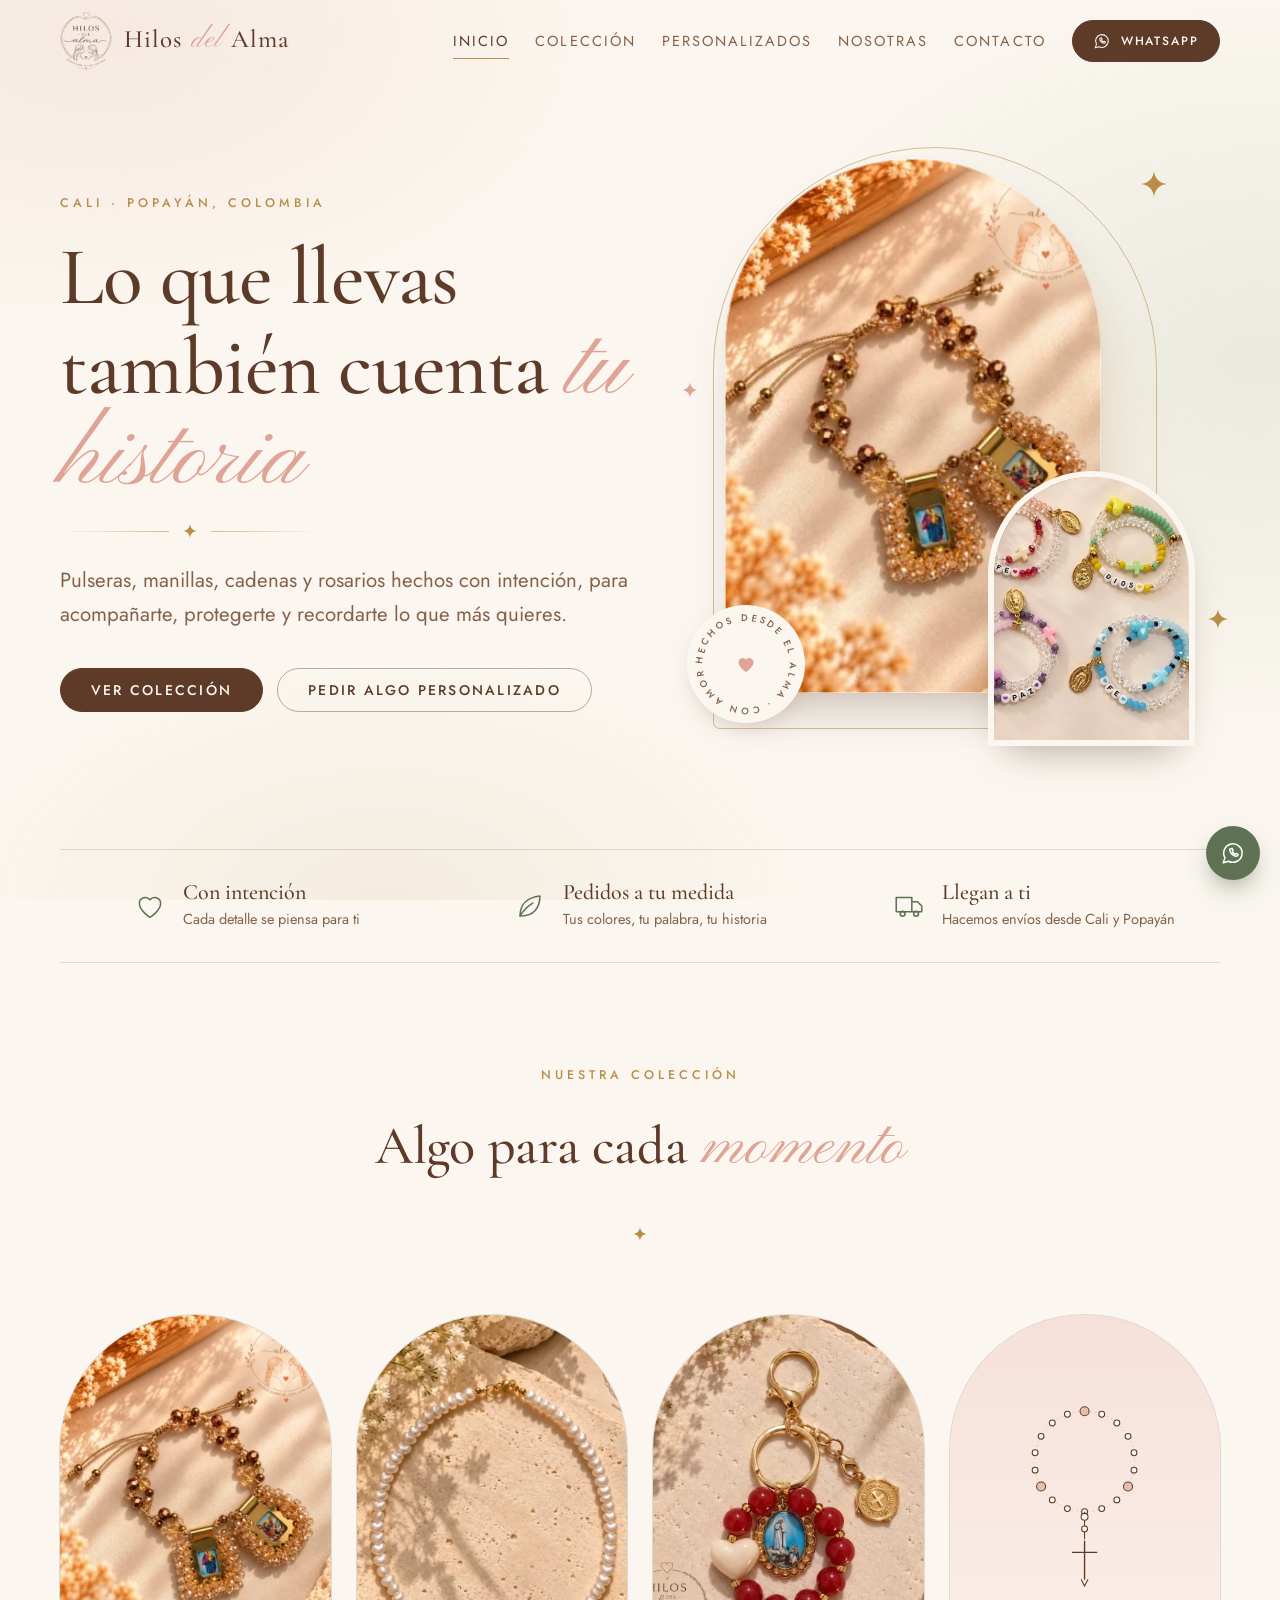
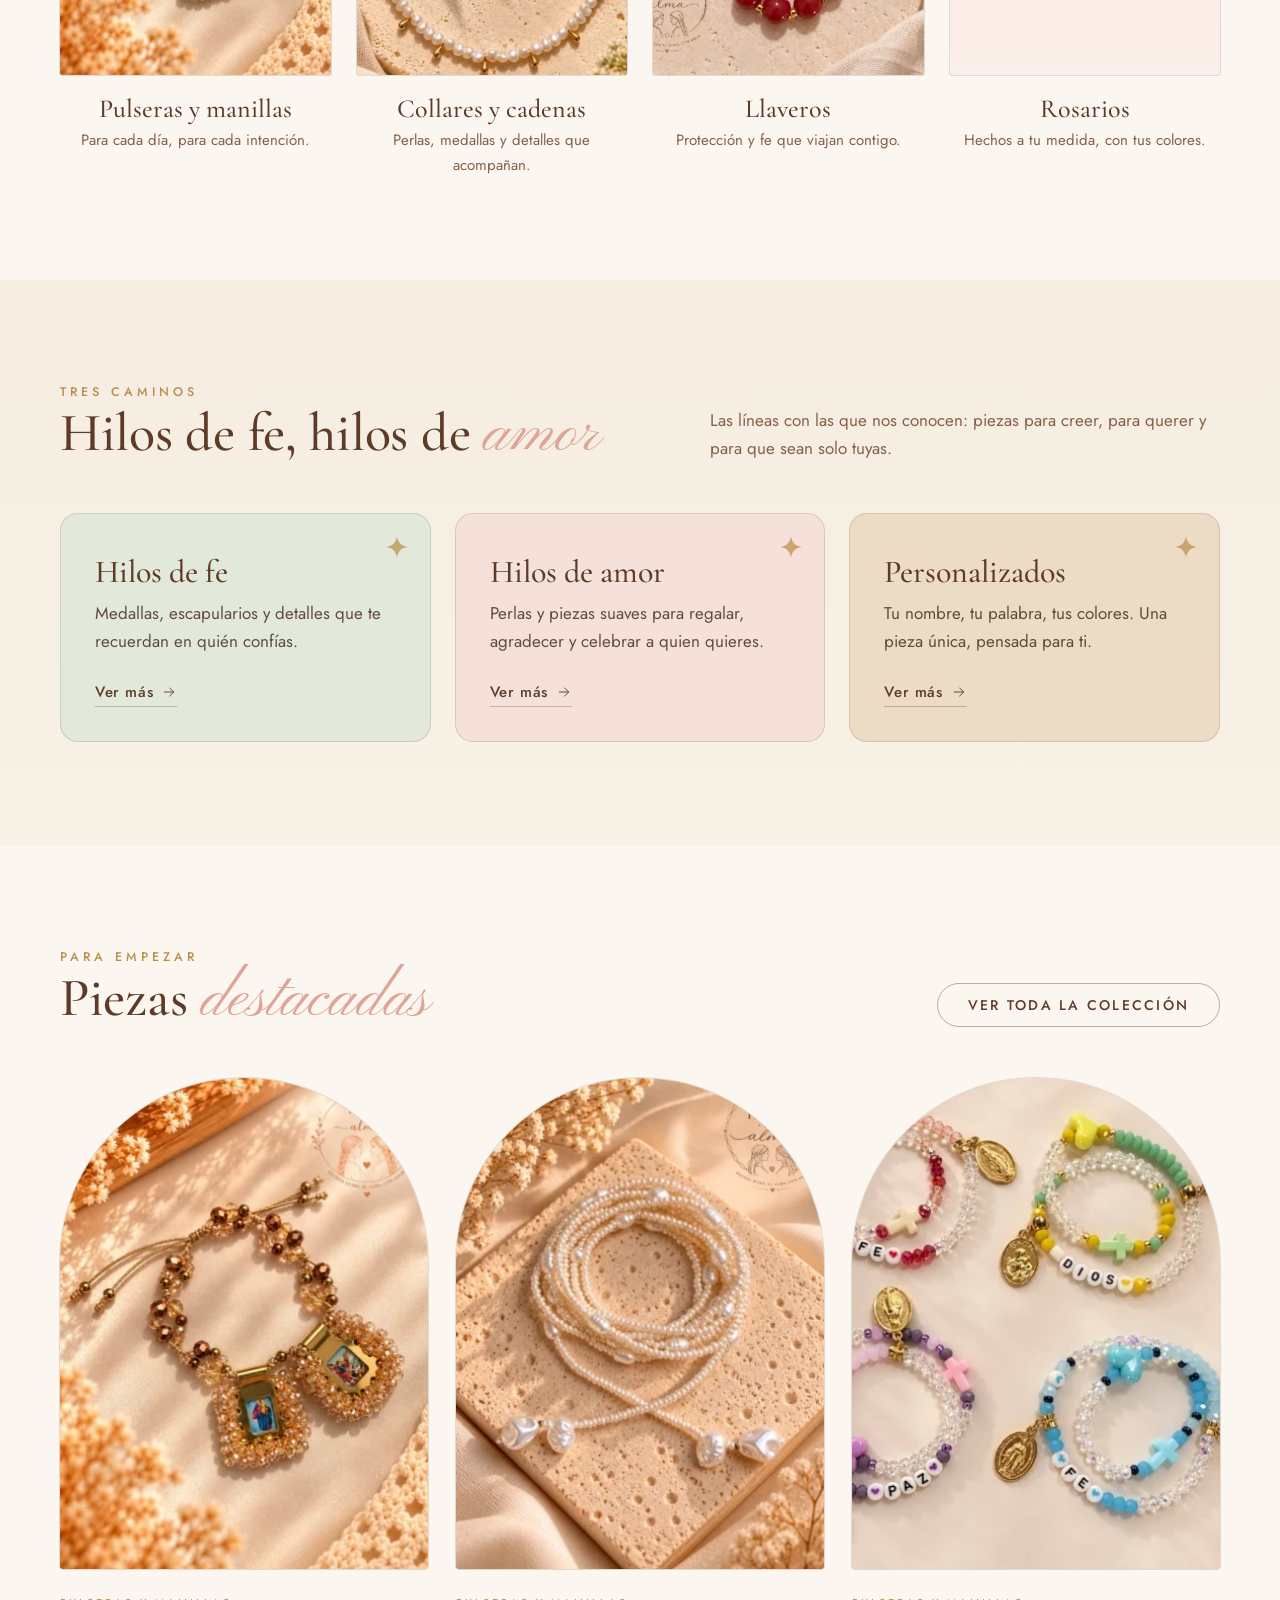
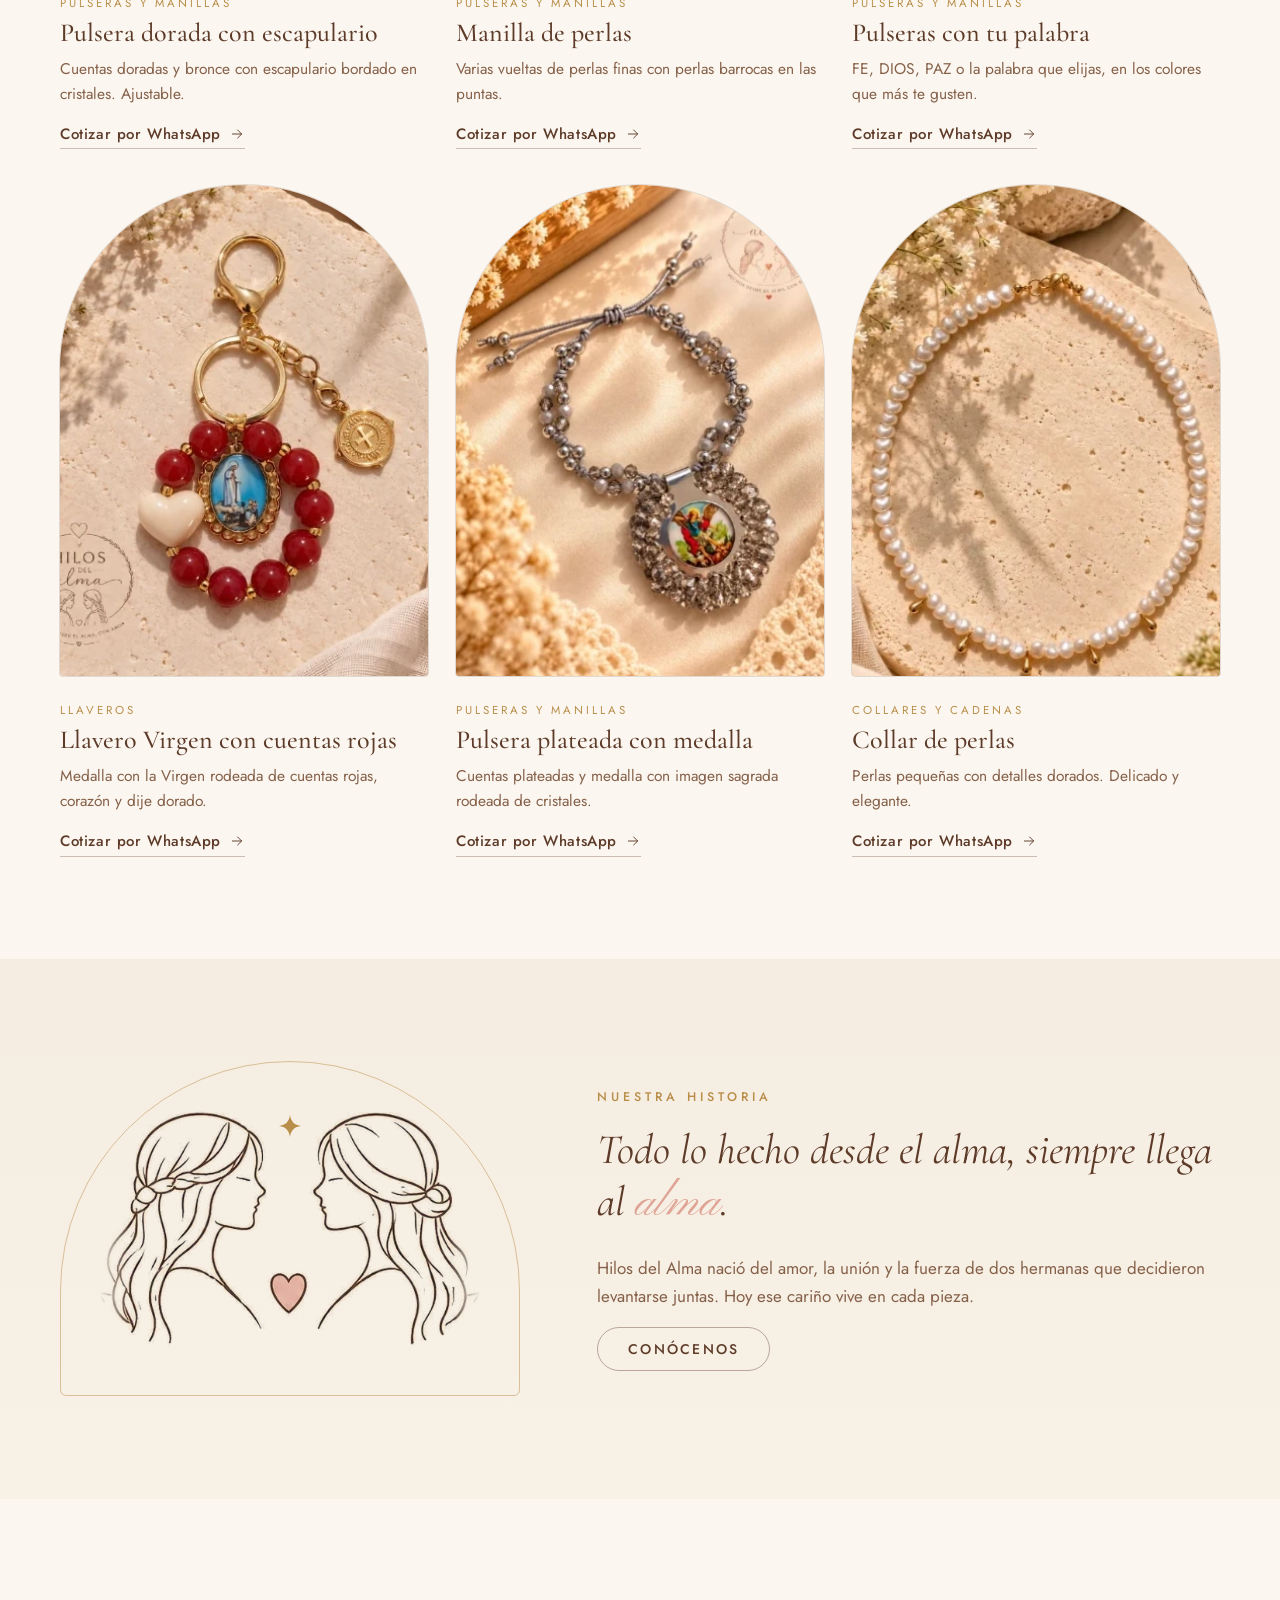
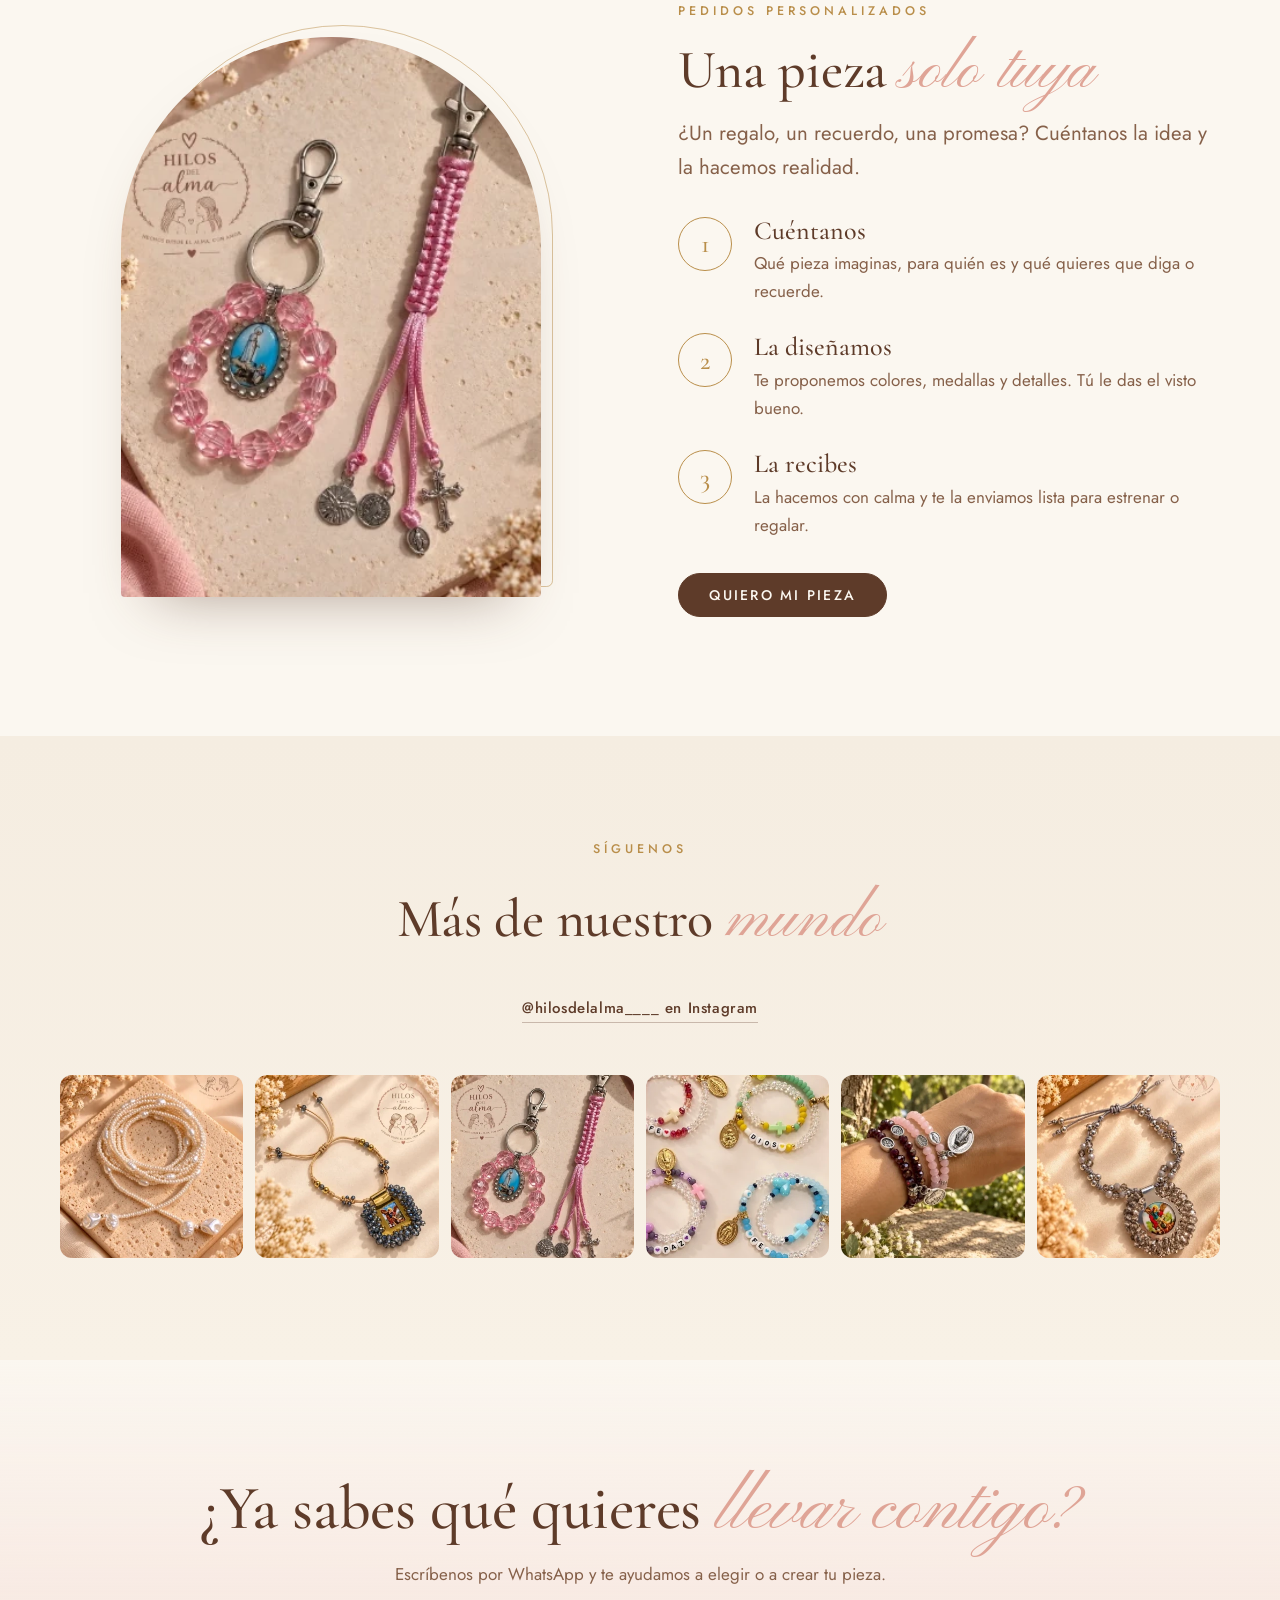
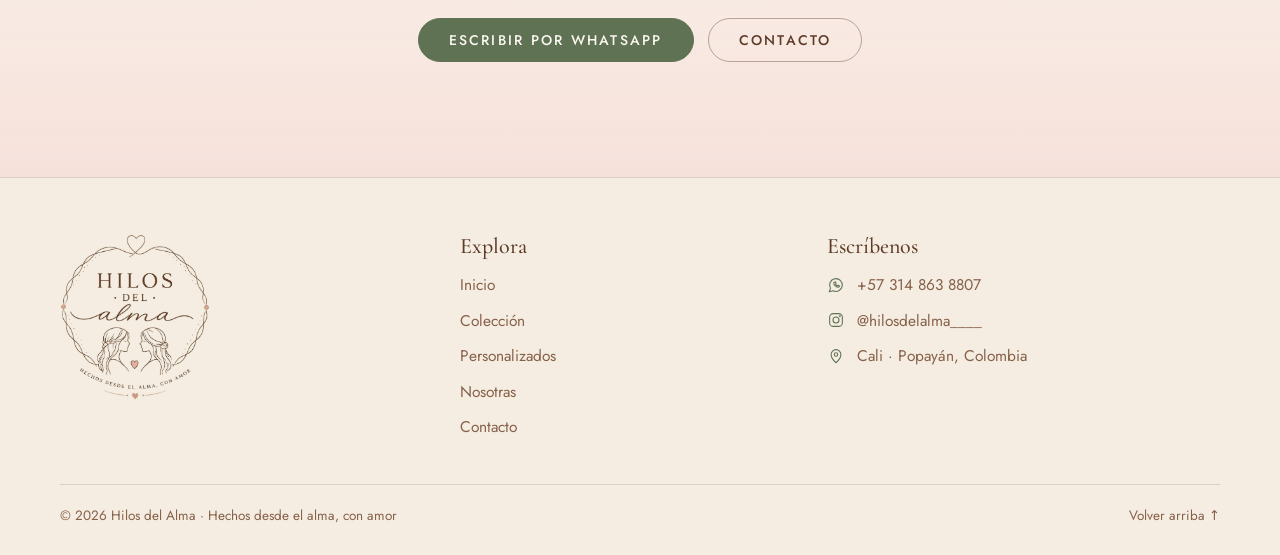
==== index.html @ b4412c26 "Sitio inicial de Hilos del Alma: inicio, colección, personalizados, nosotras y contacto" ====
<!doctype html>
<html lang="es">
<head>
  <meta charset="utf-8">
  <meta name="viewport" content="width=device-width, initial-scale=1">
  <title>Hilos del Alma · Accesorios hechos desde el alma</title>
  <meta name="description" content="Pulseras, manillas, cadenas, rosarios y piezas personalizadas con fe y amor. Cali · Popayán, Colombia.">
  <meta name="theme-color" content="#fbf7f0">
  <link rel="icon" type="image/png" href="assets/img/favicon.png">
  <link rel="apple-touch-icon" href="assets/img/apple-touch-icon.png">
  <meta property="og:title" content="Hilos del Alma · Accesorios hechos desde el alma">
  <meta property="og:description" content="Pulseras, manillas, cadenas, rosarios y piezas personalizadas con fe y amor. Cali · Popayán, Colombia.">
  <meta property="og:image" content="assets/img/logo.png">
  <link rel="preconnect" href="https://fonts.googleapis.com">
  <link rel="preconnect" href="https://fonts.gstatic.com" crossorigin>
  <link href="https://fonts.googleapis.com/css2?family=Cormorant+Garamond:ital,wght@0,400;0,500;0,600;1,400;1,500&family=Jost:wght@300;400;500&family=Pinyon+Script&display=swap" rel="stylesheet">
  <link rel="stylesheet" href="assets/css/styles.css">
</head>
<body data-page="inicio">
<main>
  <section class="hero">
    <div class="wrap hero__grid">
      <div class="hero__copy">
        <p class="eyebrow">Cali · Popayán, Colombia</p>
        <h1 class="h1">Lo que llevas también cuenta <em>tu historia</em></h1>
        <div class="orn"><svg class="sparkle" viewBox="0 0 24 24"><path d="M12 0C12.8 7 17 11.2 24 12 17 12.8 12.8 17 12 24 11.2 17 7 12.8 0 12 7 11.2 11.2 7 12 0z" fill="currentColor"/></svg></div>
        <p class="lead hero__lead">Pulseras, manillas, cadenas y rosarios hechos con intención, para acompañarte, protegerte y recordarte lo que más quieres.</p>
        <div class="hero__cta">
          <a class="btn" href="coleccion.html">Ver colección</a>
          <a class="btn btn--ghost" href="personalizados.html">Pedir algo personalizado</a>
        </div>
      </div>
      <div class="hero__art">
        <div class="hero__glow"></div>
        <div class="hero__frame"></div>
        <div class="hero__main"><img src="assets/img/dorada.webp" alt="Pulsera dorada con escapulario de Hilos del Alma" fetchpriority="high"></div>
        <div class="hero__sm"><img src="assets/img/palabras.webp" alt="Pulseras con las palabras FE, DIOS y PAZ"></div>
        <div class="hero__seal" aria-hidden="true">
          <svg viewBox="0 0 120 120"><defs><path id="c" d="M60 60m-44 0a44 44 0 1 1 88 0a44 44 0 1 1-88 0"/></defs><text><textPath href="#c">Hechos desde el alma · con amor ·</textPath></text></svg>
          <svg class="ico" style="animation:none;position:static;width:24px;height:24px" viewBox="0 0 24 24" fill="currentColor"><path d="M12 20s-7.5-4.6-7.5-10A4.2 4.2 0 0 1 12 7.6 4.2 4.2 0 0 1 19.5 10c0 5.4-7.5 10-7.5 10z"/></svg>
        </div>
        <svg class="float float--1" viewBox="0 0 24 24"><path d="M12 0C12.8 7 17 11.2 24 12 17 12.8 12.8 17 12 24 11.2 17 7 12.8 0 12 7 11.2 11.2 7 12 0z" fill="currentColor"/></svg>
        <svg class="float float--2" viewBox="0 0 24 24"><path d="M12 0C12.8 7 17 11.2 24 12 17 12.8 12.8 17 12 24 11.2 17 7 12.8 0 12 7 11.2 11.2 7 12 0z" fill="currentColor"/></svg>
        <svg class="float float--3" viewBox="0 0 24 24"><path d="M12 0C12.8 7 17 11.2 24 12 17 12.8 12.8 17 12 24 11.2 17 7 12.8 0 12 7 11.2 11.2 7 12 0z" fill="currentColor"/></svg>
      </div>
    </div>
  </section>

  <div class="wrap">
    <div class="values">
      <div class="value reveal"><svg class="ico" width="34" height="34" viewBox="0 0 24 24" fill="none" stroke="currentColor" stroke-width="1.1" stroke-linecap="round" stroke-linejoin="round"><path d="M12 20s-7.5-4.6-7.5-10A4.2 4.2 0 0 1 12 7.6 4.2 4.2 0 0 1 19.5 10c0 5.4-7.5 10-7.5 10z"/></svg><div><b>Con intención</b><span>Cada detalle se piensa para ti</span></div></div>
      <div class="value reveal"><svg class="ico" width="34" height="34" viewBox="0 0 24 24" fill="none" stroke="currentColor" stroke-width="1.1" stroke-linecap="round" stroke-linejoin="round"><path d="M5 19c0-8 5-13 14-14 0 9-5 14-13 14"/><path d="M5 19c2.5-4 5.5-7 9-9"/></svg><div><b>Pedidos a tu medida</b><span>Tus colores, tu palabra, tu historia</span></div></div>
      <div class="value reveal"><svg class="ico" width="34" height="34" viewBox="0 0 24 24" fill="none" stroke="currentColor" stroke-width="1.1" stroke-linecap="round" stroke-linejoin="round"><path d="M3 6h11v10H3zM14 9h4l3 3v4h-7"/><circle cx="7.5" cy="17.5" r="1.7"/><circle cx="17" cy="17.5" r="1.7"/></svg><div><b>Llegan a ti</b><span>Hacemos envíos desde Cali y Popayán</span></div></div>
    </div>
  </div>

  <section class="section">
    <div class="wrap">
      <div class="head head--center">
        <p class="eyebrow">Nuestra colección</p>
        <h2 class="h2">Algo para cada <em>momento</em></h2>
        <div class="orn orn--center"><svg class="sparkle" viewBox="0 0 24 24"><path d="M12 0C12.8 7 17 11.2 24 12 17 12.8 12.8 17 12 24 11.2 17 7 12.8 0 12 7 11.2 11.2 7 12 0z" fill="currentColor"/></svg></div>
      </div>
      <div class="cats" id="cats"></div>
    </div>
  </section>

  <section class="section section--paper">
    <div class="wrap">
      <div class="head">
        <div><p class="eyebrow">Tres caminos</p><h2 class="h2">Hilos de fe, hilos de <em>amor</em></h2></div>
        <p class="muted">Las líneas con las que nos conocen: piezas para creer, para querer y para que sean solo tuyas.</p>
      </div>
      <div class="lineas" id="lineas"></div>
    </div>
  </section>

  <section class="section">
    <div class="wrap">
      <div class="head">
        <div><p class="eyebrow">Para empezar</p><h2 class="h2">Piezas <em>destacadas</em></h2></div>
        <a class="btn btn--ghost" href="coleccion.html">Ver toda la colección</a>
      </div>
      <div class="pieces" id="destacados"></div>
    </div>
  </section>

  <section class="section section--paper">
    <div class="wrap story">
      <div class="story__art reveal">
        <svg class="sparkle" viewBox="0 0 24 24"><path d="M12 0C12.8 7 17 11.2 24 12 17 12.8 12.8 17 12 24 11.2 17 7 12.8 0 12 7 11.2 11.2 7 12 0z" fill="currentColor"/></svg>
        <img src="assets/img/hermanas.png" alt="Dibujo de las dos hermanas fundadoras de Hilos del Alma" loading="lazy">
      </div>
      <div class="reveal">
        <p class="eyebrow">Nuestra historia</p>
        <blockquote>Todo lo hecho desde el alma, siempre llega al <em>alma</em>.</blockquote>
        <div class="prose">
          <p>Hilos del Alma nació del amor, la unión y la fuerza de dos hermanas que decidieron levantarse juntas. Hoy ese cariño vive en cada pieza.</p>
        </div>
        <a class="btn btn--ghost" href="nosotras.html">Conócenos</a>
      </div>
    </div>
  </section>

  <section class="section">
    <div class="wrap split">
      <div class="split__img reveal"><div class="arch"><img src="assets/img/llavero-rosa.webp" alt="Llavero rosado con medalla y cruz" loading="lazy"></div></div>
      <div>
        <p class="eyebrow">Pedidos personalizados</p>
        <h2 class="h2">Una pieza <em>solo tuya</em></h2>
        <p class="lead" style="margin:18px 0 32px">¿Un regalo, un recuerdo, una promesa? Cuéntanos la idea y la hacemos realidad.</p>
        <ol class="steps" id="pasos"></ol>
        <p style="margin-top:34px"><a class="btn" href="personalizados.html">Quiero mi pieza</a></p>
      </div>
    </div>
  </section>

  <section class="section section--paper">
    <div class="wrap">
      <div class="head head--center">
        <p class="eyebrow">Síguenos</p>
        <h2 class="h2">Más de nuestro <em>mundo</em></h2>
        <p class="muted" style="margin-top:14px"><a class="link" href="https://www.instagram.com/hilosdelalma____/" target="_blank" rel="noopener">@hilosdelalma____ en Instagram</a></p>
      </div>
      <div class="ig" id="ig"></div>
    </div>
  </section>

  <section class="cta">
    <div class="wrap reveal">
      <h2 class="h2">¿Ya sabes qué quieres <em>llevar contigo?</em></h2>
      <p>Escríbenos por WhatsApp y te ayudamos a elegir o a crear tu pieza.</p>
      <div class="cta__btns">
        <a class="btn btn--sage" data-wa="Hola Hilos del Alma, quiero información sobre sus piezas." target="_blank" rel="noopener">Escribir por WhatsApp</a>
        <a class="btn btn--ghost" href="contacto.html">Contacto</a>
      </div>
    </div>
  </section>
</main>

<script src="assets/js/data.js"></script>
<script src="assets/js/art.js"></script>
<script src="assets/js/layout.js"></script>
<script src="assets/js/app.js"></script>
</body>
</html>
---- assets/css/styles.css ----
/* Hilos del Alma · calma, naturaleza y un aire espiritual */
:root {
  --cream: #fbf7f0;
  --paper: #f5ede1;
  --sand: #ecdcc6;
  --brown: #5e3b29;
  --brown-2: #86614a;
  --ink: #4a3226;
  --rose: #dfa496;
  --rose-soft: #f6e1da;
  --sage: #8a9a7c;
  --sage-deep: #5f7253;
  --sage-soft: #e3e9da;
  --gold: #b98e4a;
  --line: rgba(94, 59, 41, .16);
  --serif: 'Cormorant Garamond', 'Times New Roman', serif;
  --script: 'Pinyon Script', cursive;
  --sans: 'Jost', system-ui, sans-serif;
  --r: 18px;
  --ease: cubic-bezier(.2, .7, .2, 1);
}
*, *::before, *::after { box-sizing: border-box; }
html { scroll-behavior: smooth; overflow-x: clip; }
body {
  margin: 0; font-family: var(--sans); font-weight: 400; font-size: 17px; line-height: 1.65;
  color: var(--ink); background: var(--cream); overflow-x: hidden;
}
body::before {
  content: ''; position: fixed; inset: 0; z-index: -1; pointer-events: none;
  background:
    radial-gradient(60vw 50vh at 8% 4%, rgba(223, 164, 150, .16), transparent 70%),
    radial-gradient(60vw 60vh at 98% 40%, rgba(138, 154, 124, .14), transparent 70%),
    radial-gradient(50vw 40vh at 30% 100%, rgba(185, 142, 74, .10), transparent 70%);
}
body.no-scroll { overflow: hidden; }
img { max-width: 100%; display: block; }
a { color: inherit; text-decoration: none; }
h1, h2, h3, h4 { font-family: var(--serif); font-weight: 500; color: var(--brown); line-height: 1.1; margin: 0; }
p { margin: 0 0 1em; }
.wrap { width: min(1160px, 100% - 40px); margin-inline: auto; }
.muted { color: var(--brown-2); }
.ico { flex: none; }

/* ---------- Tipografía y adornos ---------- */
.eyebrow { font-size: 12.5px; letter-spacing: .32em; text-transform: uppercase; color: var(--gold); margin: 0 0 18px; font-weight: 500; }
.h2 { font-size: clamp(34px, 4.6vw, 54px); letter-spacing: -.005em; }
.h2 em, .h1 em { font-family: var(--script); font-style: normal; font-weight: 400; color: var(--rose); letter-spacing: 0; font-size: 1.18em; line-height: .8; }
.lead { font-size: clamp(18px, 1.6vw, 20.5px); color: var(--brown-2); max-width: 34em; }
.orn { display: flex; align-items: center; gap: 14px; color: var(--gold); margin: 22px 0; max-width: 260px; }
.orn::before, .orn::after { content: ''; flex: 1; height: 1px; background: linear-gradient(90deg, transparent, var(--gold)); opacity: .6; }
.orn::after { transform: scaleX(-1); }
.orn .sparkle { width: 14px; height: 14px; }
.orn--center { margin-inline: auto; }
.sparkle { display: inline-block; width: 18px; height: 18px; color: var(--gold); }
.link { display: inline-flex; align-items: center; gap: 8px; color: var(--brown); font-weight: 500; font-size: 15px; letter-spacing: .04em; border: 0; background: none; padding: 0; cursor: pointer; font-family: var(--sans); border-bottom: 1px solid rgba(94, 59, 41, .3); padding-bottom: 2px; transition: .3s var(--ease); }
.link:hover { color: var(--sage-deep); border-color: var(--sage-deep); gap: 12px; }
.arch { border-radius: 999px 999px var(--r) var(--r); overflow: hidden; }

/* ---------- Botones ---------- */
.btn {
  display: inline-flex; align-items: center; justify-content: center; gap: 10px;
  padding: 14px 30px; border-radius: 999px; border: 1px solid var(--brown);
  background: var(--brown); color: var(--cream); font: 500 14px/1 var(--sans); letter-spacing: .16em; text-transform: uppercase;
  cursor: pointer; transition: .35s var(--ease);
}
.btn:hover { background: transparent; color: var(--brown); transform: translateY(-2px); }
.btn--ghost { background: transparent; color: var(--brown); border-color: rgba(94, 59, 41, .4); }
.btn--ghost:hover { background: var(--brown); color: var(--cream); }
.btn--sage { background: var(--sage-deep); border-color: var(--sage-deep); }
.btn--sage:hover { color: var(--sage-deep); background: transparent; }
.btn--sm { padding: 11px 20px; font-size: 12px; }

/* ---------- Cabecera ---------- */
.site-header { position: sticky; top: 0; z-index: 50; transition: .4s var(--ease); }
.site-header::before { content: ''; position: absolute; inset: 0; z-index: -1; opacity: 0; transition: opacity .4s var(--ease); background: rgba(251, 247, 240, .88); backdrop-filter: blur(14px); box-shadow: 0 1px 0 var(--line); }
.site-header.is-stuck::before { opacity: 1; }
.site-header__in { display: flex; align-items: center; justify-content: space-between; gap: 24px; padding: 12px 0; }
.brand { display: flex; align-items: center; gap: 12px; }
.brand img { height: 58px; width: auto; }
.brand__name { font-family: var(--serif); font-size: 25px; font-weight: 500; color: var(--brown); letter-spacing: .04em; white-space: nowrap; }
.brand__name i { font-family: var(--script); font-style: normal; font-size: 1.15em; color: var(--rose); padding: 0 2px; }
.nav { display: flex; align-items: center; gap: 26px; }
.nav a:not(.btn) { font-size: 14.5px; letter-spacing: .14em; text-transform: uppercase; color: var(--brown-2); position: relative; padding: 6px 0; transition: color .3s; }
.nav a:not(.btn)::after { content: ''; position: absolute; left: 50%; right: 50%; bottom: 0; height: 1px; background: var(--gold); transition: .35s var(--ease); }
.nav a:not(.btn):hover, .nav a.is-active { color: var(--brown); }
.nav a:not(.btn):hover::after, .nav a.is-active::after { left: 0; right: 0; }
.burger { display: none; width: 44px; height: 44px; background: none; border: 0; position: relative; cursor: pointer; }
.burger i { position: absolute; left: 11px; right: 11px; height: 1.5px; background: var(--brown); transition: .35s var(--ease); }
.burger i:nth-child(1) { top: 17px; } .burger i:nth-child(2) { top: 26px; }
.burger.is-open i:nth-child(1) { top: 21px; transform: rotate(45deg); }
.burger.is-open i:nth-child(2) { top: 21px; transform: rotate(-45deg); }

/* ---------- Portada ---------- */
.hero { position: relative; overflow-x: clip; padding: clamp(40px, 6vw, 80px) 0 clamp(60px, 8vw, 110px); }
.hero__grid { display: grid; grid-template-columns: 1.05fr .95fr; gap: clamp(30px, 5vw, 80px); align-items: center; }
.h1 { font-size: clamp(46px, 6.4vw, 84px); letter-spacing: -.01em; }
.hero__lead { margin: 26px 0 36px; }
.hero__cta { display: flex; flex-wrap: wrap; gap: 14px; }
.hero__art { position: relative; width: min(470px, 100%); aspect-ratio: 4 / 5; margin-inline: auto; }
.hero__glow { position: absolute; inset: -12% -14%; background: radial-gradient(closest-side, rgba(244, 213, 160, .55), rgba(244, 213, 160, 0) 72%); animation: glow 7s ease-in-out infinite; }
.hero__main { position: absolute; inset: 0 20% 9% 0; border-radius: 999px 999px 26px 26px; overflow: hidden; box-shadow: 0 30px 60px -30px rgba(94, 59, 41, .45); }
.hero__main::after { content: ''; position: absolute; inset: 0; box-shadow: inset 0 0 0 1px rgba(255, 255, 255, .5); border-radius: inherit; }
.hero__frame { position: absolute; inset: -12px 8% 3% -12px; border: 1px solid var(--gold); border-radius: 999px 999px 32px 32px; opacity: .55; pointer-events: none; }
.hero__main img, .hero__sm img { width: 100%; height: 100%; object-fit: cover; }
.hero__sm { position: absolute; right: 0; bottom: 0; width: 44%; aspect-ratio: 3 / 4; border: 6px solid var(--cream); border-radius: 999px 999px 18px 18px; overflow: hidden; box-shadow: 0 20px 40px -20px rgba(94, 59, 41, .5); }
.hero__seal { position: absolute; left: -8%; bottom: 4%; width: 118px; height: 118px; border-radius: 50%; background: var(--cream); box-shadow: 0 10px 30px -12px rgba(94, 59, 41, .35); display: grid; place-items: center; }
.hero__seal svg { position: absolute; inset: 0; width: 100%; height: 100%; animation: spin 40s linear infinite; }
.hero__seal text { font: 500 9.6px var(--sans); letter-spacing: 3px; text-transform: uppercase; fill: var(--brown-2); }
.hero__seal .ico { color: var(--rose); }
.float { position: absolute; color: var(--gold); animation: twinkle 4.5s ease-in-out infinite; }
.float--1 { top: 2%; right: 6%; width: 26px; height: 26px; }
.float--2 { top: 38%; left: -9%; width: 16px; height: 16px; animation-delay: 1.5s; color: var(--rose); }
.float--3 { bottom: 20%; right: -7%; width: 20px; height: 20px; animation-delay: 3s; }
@keyframes twinkle { 0%, 100% { opacity: .25; transform: scale(.7) rotate(0); } 50% { opacity: 1; transform: scale(1.1) rotate(20deg); } }
@keyframes glow { 0%, 100% { opacity: .75; transform: scale(1); } 50% { opacity: 1; transform: scale(1.06); } }
@keyframes spin { to { transform: rotate(360deg); } }

/* ---------- Secciones ---------- */
.section { padding: clamp(60px, 8vw, 110px) 0; position: relative; }
.section--paper { background: linear-gradient(180deg, var(--paper), #f8f1e6); }
.head { display: flex; justify-content: space-between; align-items: end; gap: 30px; flex-wrap: wrap; margin-bottom: clamp(32px, 4vw, 56px); }
.head--center { flex-direction: column; align-items: center; text-align: center; }
.head p { max-width: 30em; margin: 0; }

.values { display: grid; grid-template-columns: repeat(3, 1fr); gap: 20px; border-block: 1px solid var(--line); padding: 30px 0; }
.value { display: flex; gap: 16px; align-items: center; justify-content: center; text-align: left; }
.value .ico { color: var(--sage-deep); width: 34px; height: 34px; stroke-width: 1.1; }
.value b { display: block; font-family: var(--serif); font-size: 22px; font-weight: 500; color: var(--brown); line-height: 1.1; }
.value span { font-size: 14.5px; color: var(--brown-2); }

/* Categorías */
.cats { display: grid; grid-template-columns: repeat(4, 1fr); gap: 26px; }
.cat { text-align: center; display: block; }
.cat__img { aspect-ratio: 3 / 4; background: var(--sand); position: relative; margin-bottom: 20px; transition: .6s var(--ease); box-shadow: 0 0 0 1px var(--line); }
.cat__img img { width: 100%; height: 100%; object-fit: cover; transition: transform 1.2s var(--ease); }
.cat:hover .cat__img img { transform: scale(1.06); }
.cat:hover .cat__img { box-shadow: 0 0 0 1px var(--gold), 0 24px 40px -26px rgba(94, 59, 41, .5); }
.cat__art { width: 100%; height: 100%; display: grid; place-items: center; background: linear-gradient(180deg, var(--rose-soft), #fbefe9); padding: 18%; }
.cat h3 { font-size: 26px; margin-bottom: 4px; }
.cat p { font-size: 15px; color: var(--brown-2); margin: 0; }

/* Líneas */
.lineas { display: grid; grid-template-columns: repeat(3, 1fr); gap: 24px; }
.linea { position: relative; padding: 40px 34px 34px; border-radius: var(--r); border: 1px solid var(--line); overflow: hidden; transition: .5s var(--ease); display: flex; flex-direction: column; gap: 10px; align-items: flex-start; }
.linea:hover { transform: translateY(-6px); box-shadow: 0 26px 40px -28px rgba(94, 59, 41, .5); }
.linea--sage { background: var(--sage-soft); } .linea--rose { background: var(--rose-soft); } .linea--sand { background: var(--sand); }
.linea h3 { font-size: 32px; }
.linea p { margin: 0 0 14px; color: var(--ink); opacity: .85; }
.linea__spark { position: absolute; right: 22px; top: 22px; width: 22px; height: 22px; opacity: .7; }
.linea .link { margin-top: auto; }

/* Piezas */
.pieces { display: grid; grid-template-columns: repeat(3, 1fr); gap: 36px 28px; }
.piece__img { display: block; aspect-ratio: 3 / 4; background: var(--sand); box-shadow: 0 0 0 1px var(--line); margin-bottom: 18px; position: relative; }
.piece__img img { width: 100%; height: 100%; object-fit: cover; transition: transform 1.2s var(--ease); }
.piece:hover .piece__img img { transform: scale(1.05); }
.piece__cat { font-size: 11.5px; letter-spacing: .26em; text-transform: uppercase; color: var(--gold); }
.piece h3 { font-size: 26px; margin: 4px 0 8px; }
.piece p { font-size: 15.5px; color: var(--brown-2); margin: 0 0 12px; }
.empty { grid-column: 1 / -1; text-align: center; padding: 40px 0; }

/* Historia */
.story { display: grid; grid-template-columns: .85fr 1.15fr; gap: clamp(30px, 6vw, 90px); align-items: center; }
.story__art { position: relative; padding: 50px 30px; text-align: center; }
.story__art::before { content: ''; position: absolute; inset: 0; border: 1px solid var(--gold); border-radius: 999px 999px 26px 26px; opacity: .5; }
.story__art img { width: min(380px, 100%); margin: 0 auto; -webkit-mask-image: linear-gradient(90deg, transparent, #000 8%, #000 92%, transparent); mask-image: linear-gradient(90deg, transparent, #000 8%, #000 92%, transparent); }
.story__art .sparkle { position: absolute; top: 16%; left: 50%; transform: translateX(-50%); width: 22px; height: 22px; animation: twinkle 4.5s ease-in-out infinite; }
.story blockquote { margin: 0 0 22px; font-family: var(--serif); font-size: clamp(28px, 3.4vw, 42px); line-height: 1.18; color: var(--brown); font-style: italic; }
.story blockquote em { font-family: var(--script); font-style: normal; color: var(--rose); font-size: 1.15em; }
.prose p { color: var(--brown-2); }

/* Pasos */
.steps { list-style: none; margin: 0; padding: 0; display: grid; gap: 28px; counter-reset: s; }
.step { display: flex; gap: 22px; align-items: flex-start; }
.step b { flex: none; width: 54px; height: 54px; border-radius: 50%; border: 1px solid var(--gold); display: grid; place-items: center; font: 500 26px var(--serif); color: var(--gold); background: var(--cream); }
.step h3 { font-size: 26px; margin-bottom: 4px; }
.step p { margin: 0; color: var(--brown-2); }
.split { display: grid; grid-template-columns: 1fr 1fr; gap: clamp(30px, 6vw, 90px); align-items: center; }
.split__img { position: relative; max-width: 420px; margin-inline: auto; width: 100%; }
.split__img .arch { aspect-ratio: 3 / 4; box-shadow: 0 30px 60px -34px rgba(94, 59, 41, .5); }
.split__img img { width: 100%; height: 100%; object-fit: cover; }
.split__img::before { content: ''; position: absolute; inset: -12px -12px 10px 12px; border: 1px solid var(--gold); border-radius: 999px 999px 30px 30px; opacity: .5; }
.split__img .arch { position: relative; }

/* Instagram */
.ig { display: grid; grid-template-columns: repeat(6, 1fr); gap: 12px; }
.ig__tile { aspect-ratio: 1; overflow: hidden; border-radius: 12px; background: var(--sand); }
.ig__tile img { width: 100%; height: 100%; object-fit: cover; transition: transform 1s var(--ease); }
.ig__tile:hover img { transform: scale(1.08); }

/* CTA final */
.cta { text-align: center; padding: clamp(70px, 9vw, 120px) 0; background: linear-gradient(180deg, transparent, var(--rose-soft)); position: relative; overflow: hidden; }
.cta h2 { font-size: clamp(36px, 5vw, 62px); max-width: 16em; margin: 0 auto 16px; }
.cta p { max-width: 32em; margin: 0 auto 30px; color: var(--brown-2); }
.cta__btns { display: flex; gap: 14px; justify-content: center; flex-wrap: wrap; }

/* ---------- Cabecera de páginas interiores ---------- */
.page-head { text-align: center; padding: clamp(40px, 6vw, 80px) 0 clamp(20px, 3vw, 40px); position: relative; }
.page-head h1 { font-size: clamp(44px, 6vw, 76px); }
.page-head h1 em { font-family: var(--script); font-style: normal; color: var(--rose); font-size: 1.15em; font-weight: 400; }
.page-head .lead { margin: 18px auto 0; }

/* Colección */
.chips { display: flex; flex-wrap: wrap; gap: 10px; justify-content: center; margin: 10px 0 18px; }
.chip { font: 400 14px var(--sans); letter-spacing: .12em; text-transform: uppercase; padding: 10px 22px; border-radius: 999px; border: 1px solid var(--line); background: transparent; color: var(--brown-2); cursor: pointer; transition: .3s var(--ease); }
.chip:hover { border-color: var(--gold); color: var(--brown); }
.chip.is-on { background: var(--brown); border-color: var(--brown); color: var(--cream); }
.linea-info { text-align: center; margin-bottom: 18px; color: var(--brown-2); font-size: 15.5px; }
.note { text-align: center; margin: 56px auto 0; max-width: 36em; padding: 28px; border: 1px dashed rgba(185, 142, 74, .6); border-radius: var(--r); background: rgba(255, 255, 255, .4); }
.note h3 { font-size: 28px; margin-bottom: 6px; }

/* Ideas */
.ideas { display: grid; grid-template-columns: repeat(4, 1fr); gap: 18px; }
.idea { padding: 28px 24px; border: 1px solid var(--line); border-radius: var(--r); background: rgba(255, 255, 255, .5); }
.idea .ico { color: var(--sage-deep); width: 30px; height: 30px; stroke-width: 1.15; margin-bottom: 12px; }
.idea h3 { font-size: 24px; margin-bottom: 4px; }
.idea p { margin: 0; font-size: 15.5px; color: var(--brown-2); }

/* Formularios */
.form { display: grid; gap: 18px; padding: clamp(26px, 4vw, 44px); border: 1px solid var(--line); border-radius: 26px; background: rgba(255, 255, 255, .6); box-shadow: 0 30px 60px -44px rgba(94, 59, 41, .5); }
.form__row { display: grid; grid-template-columns: 1fr 1fr; gap: 18px; }
.field { display: grid; gap: 6px; }
.field label { font-size: 12.5px; letter-spacing: .2em; text-transform: uppercase; color: var(--brown-2); }
.field input, .field select, .field textarea { font: 400 16px var(--sans); color: var(--ink); background: var(--cream); border: 1px solid var(--line); border-radius: 12px; padding: 13px 15px; width: 100%; transition: .3s; }
.field textarea { min-height: 120px; resize: vertical; }
.field input:focus, .field select:focus, .field textarea:focus { outline: none; border-color: var(--sage); box-shadow: 0 0 0 4px rgba(138, 154, 124, .2); }
.form .btn { justify-self: start; }
.form__hint { font-size: 14px; color: var(--brown-2); margin: 0; }

/* Contacto */
.contact { display: grid; grid-template-columns: .9fr 1.1fr; gap: clamp(26px, 5vw, 70px); align-items: start; }
.ccards { display: grid; gap: 14px; }
.ccard { display: flex; gap: 18px; align-items: center; padding: 22px 24px; border: 1px solid var(--line); border-radius: var(--r); background: rgba(255, 255, 255, .55); transition: .4s var(--ease); }
a.ccard:hover { transform: translateX(6px); border-color: var(--gold); }
.ccard .ico { color: var(--sage-deep); width: 30px; height: 30px; stroke-width: 1.15; }
.ccard small { display: block; font-size: 11.5px; letter-spacing: .26em; text-transform: uppercase; color: var(--gold); }
.ccard b { font: 500 22px var(--serif); color: var(--brown); }
.ccard span { color: var(--brown-2); font-size: 15px; display: block; line-height: 1.4; }

/* ---------- Pie ---------- */
.site-footer { border-top: 1px solid var(--line); background: var(--paper); padding-top: 56px; }
.site-footer__grid { display: grid; grid-template-columns: 1.1fr 1fr 1.2fr; gap: 40px; align-items: start; }
.site-footer__brand img { width: 150px; }
.site-footer h4 { font-size: 22px; margin-bottom: 14px; }
.flist { list-style: none; margin: 0; padding: 0; display: grid; gap: 10px; }
.flist li { display: flex; gap: 12px; align-items: center; color: var(--brown-2); font-size: 15.5px; }
.flist .ico { color: var(--sage-deep); }
.flist a:hover { color: var(--brown); text-decoration: underline; text-underline-offset: 4px; }
.site-footer__bar { display: flex; justify-content: space-between; flex-wrap: wrap; gap: 10px; margin-top: 44px; padding: 20px 0 28px; border-top: 1px solid var(--line); font-size: 13.5px; color: var(--brown-2); }
.wa-float { position: fixed; right: 20px; bottom: 20px; z-index: 40; width: 54px; height: 54px; border-radius: 50%; display: grid; place-items: center; background: var(--sage-deep); color: #fff; box-shadow: 0 12px 28px -10px rgba(60, 80, 50, .7); transition: .35s var(--ease); }
.wa-float:hover { transform: translateY(-3px) scale(1.05); }

/* ---------- Animación de entrada ---------- */
.reveal { opacity: 0; transform: translateY(22px); transition: opacity .9s var(--ease), transform .9s var(--ease); }
.reveal.is-in { opacity: 1; transform: none; }
@media (prefers-reduced-motion: reduce) {
  *, *::before, *::after { animation: none !important; transition: none !important; scroll-behavior: auto !important; }
  .reveal { opacity: 1; transform: none; }
}

/* ---------- Responsive ---------- */
@media (max-width: 1100px) {
  .burger { display: block; }
  .nav { position: fixed; inset: 0 0 0 auto; width: min(340px, 86vw); background: var(--cream); flex-direction: column; align-items: flex-start; justify-content: center; gap: 22px; padding: 40px 36px; transform: translateX(100%); transition: transform .5s var(--ease); box-shadow: -30px 0 60px -30px rgba(94, 59, 41, .35); }
  .nav.is-open { transform: none; }
  .nav a:not(.btn) { font-size: 17px; }
  .burger { z-index: 60; }
}
@media (max-width: 1000px) {
  .hero__grid, .story, .split, .contact { grid-template-columns: 1fr; }
  .hero__art { order: -1; width: min(380px, 84%); }
  .story__art { max-width: 420px; margin-inline: auto; }
  .cats { grid-template-columns: repeat(2, 1fr); }
  .ideas { grid-template-columns: repeat(2, 1fr); }
  .pieces { grid-template-columns: repeat(2, 1fr); }
  .lineas { grid-template-columns: 1fr; }
  .ig { grid-template-columns: repeat(3, 1fr); }
  .site-footer__grid { grid-template-columns: 1fr 1fr; }
  .site-footer__brand { grid-column: 1 / -1; }
}
@media (max-width: 620px) {
  body { font-size: 16px; }
  .brand__name { font-size: 21px; }
  .brand img { height: 48px; }
  .values { grid-template-columns: 1fr; gap: 22px; }
  .value { justify-content: flex-start; }
  .pieces { gap: 28px 14px; }
  .piece h3 { font-size: 21px; }
  .piece p { font-size: 14.5px; line-height: 1.5; }
  .piece__cat { display: block; font-size: 10.5px; letter-spacing: .14em; line-height: 1.4; }
  .piece .link { font-size: 13px; letter-spacing: .02em; }
  .cats { gap: 14px; }
  .cat h3 { font-size: 21px; } .cat p { font-size: 13.5px; }
  .ideas, .form__row { grid-template-columns: 1fr; }
  .hero__seal { width: 92px; height: 92px; left: -4%; }
  .hero__seal text { font-size: 9px; }
  .site-footer__grid { grid-template-columns: 1fr; }
  .head { align-items: flex-start; }
}
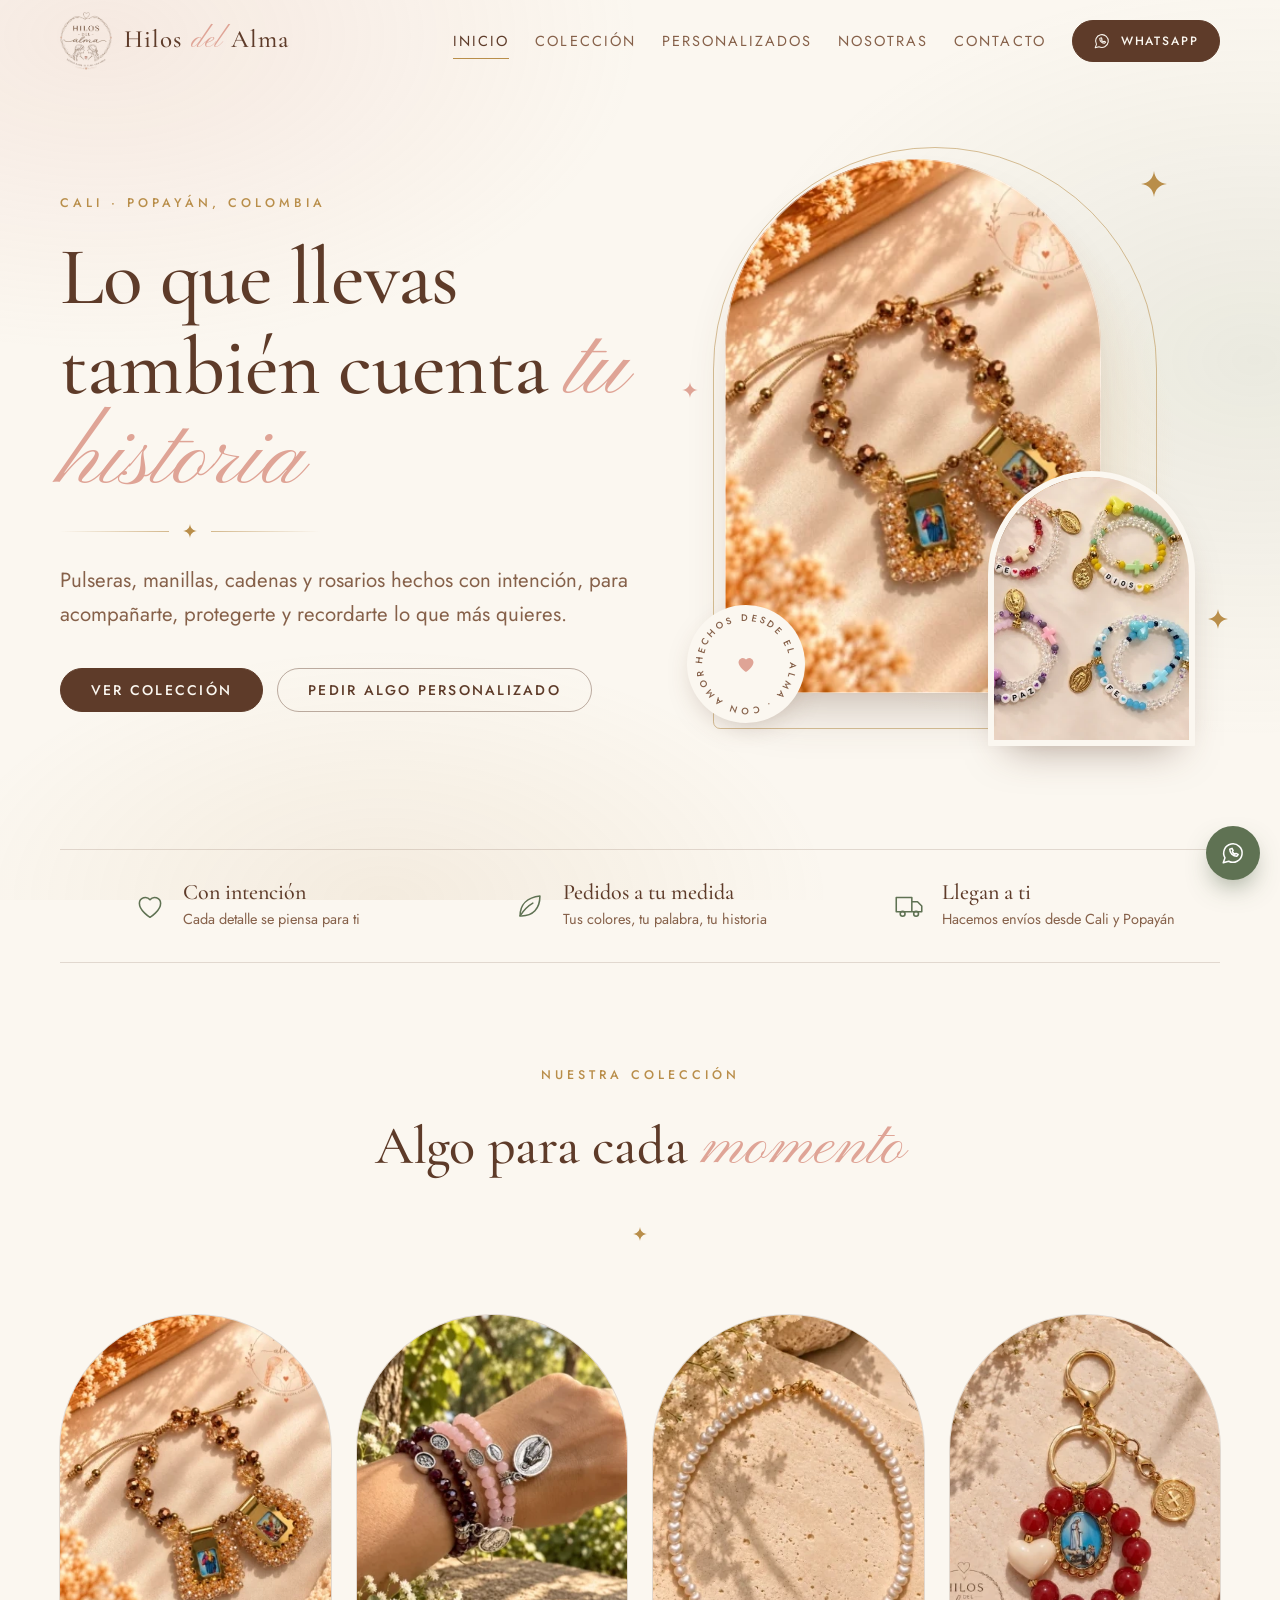
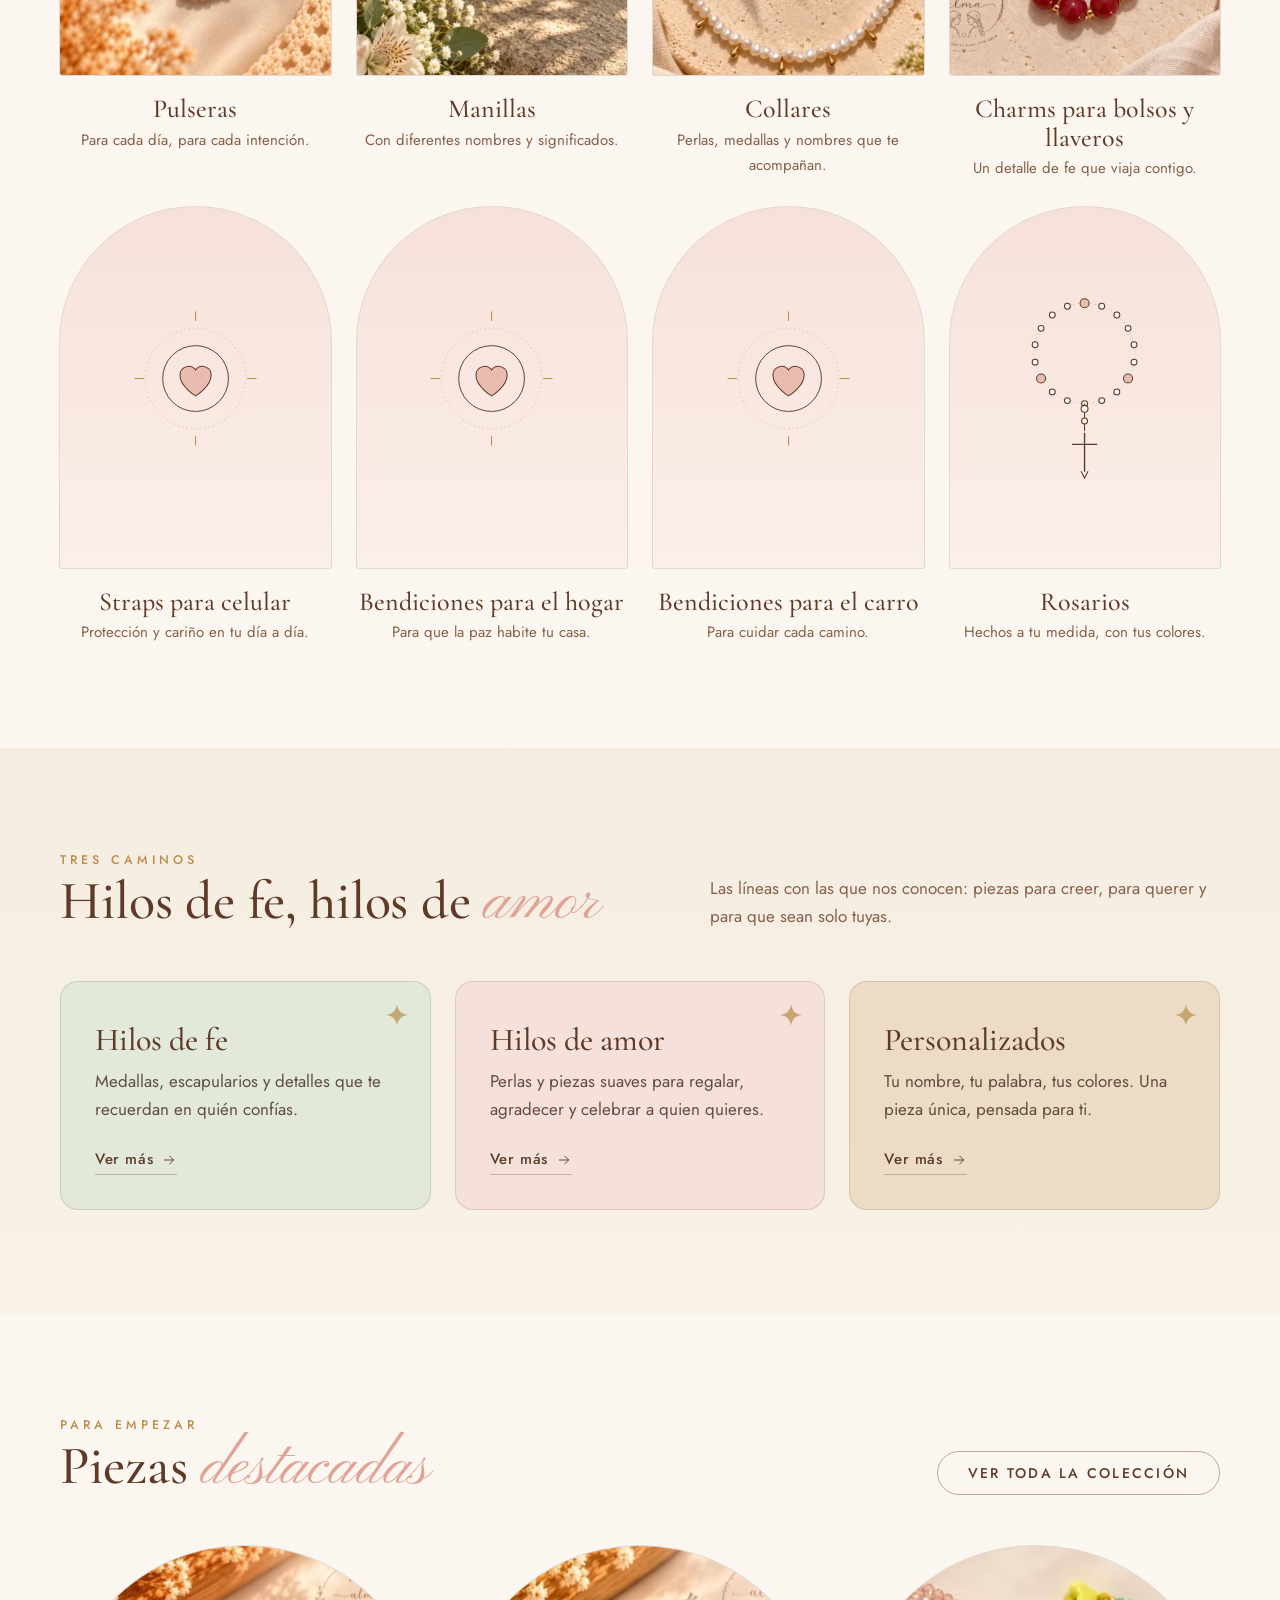
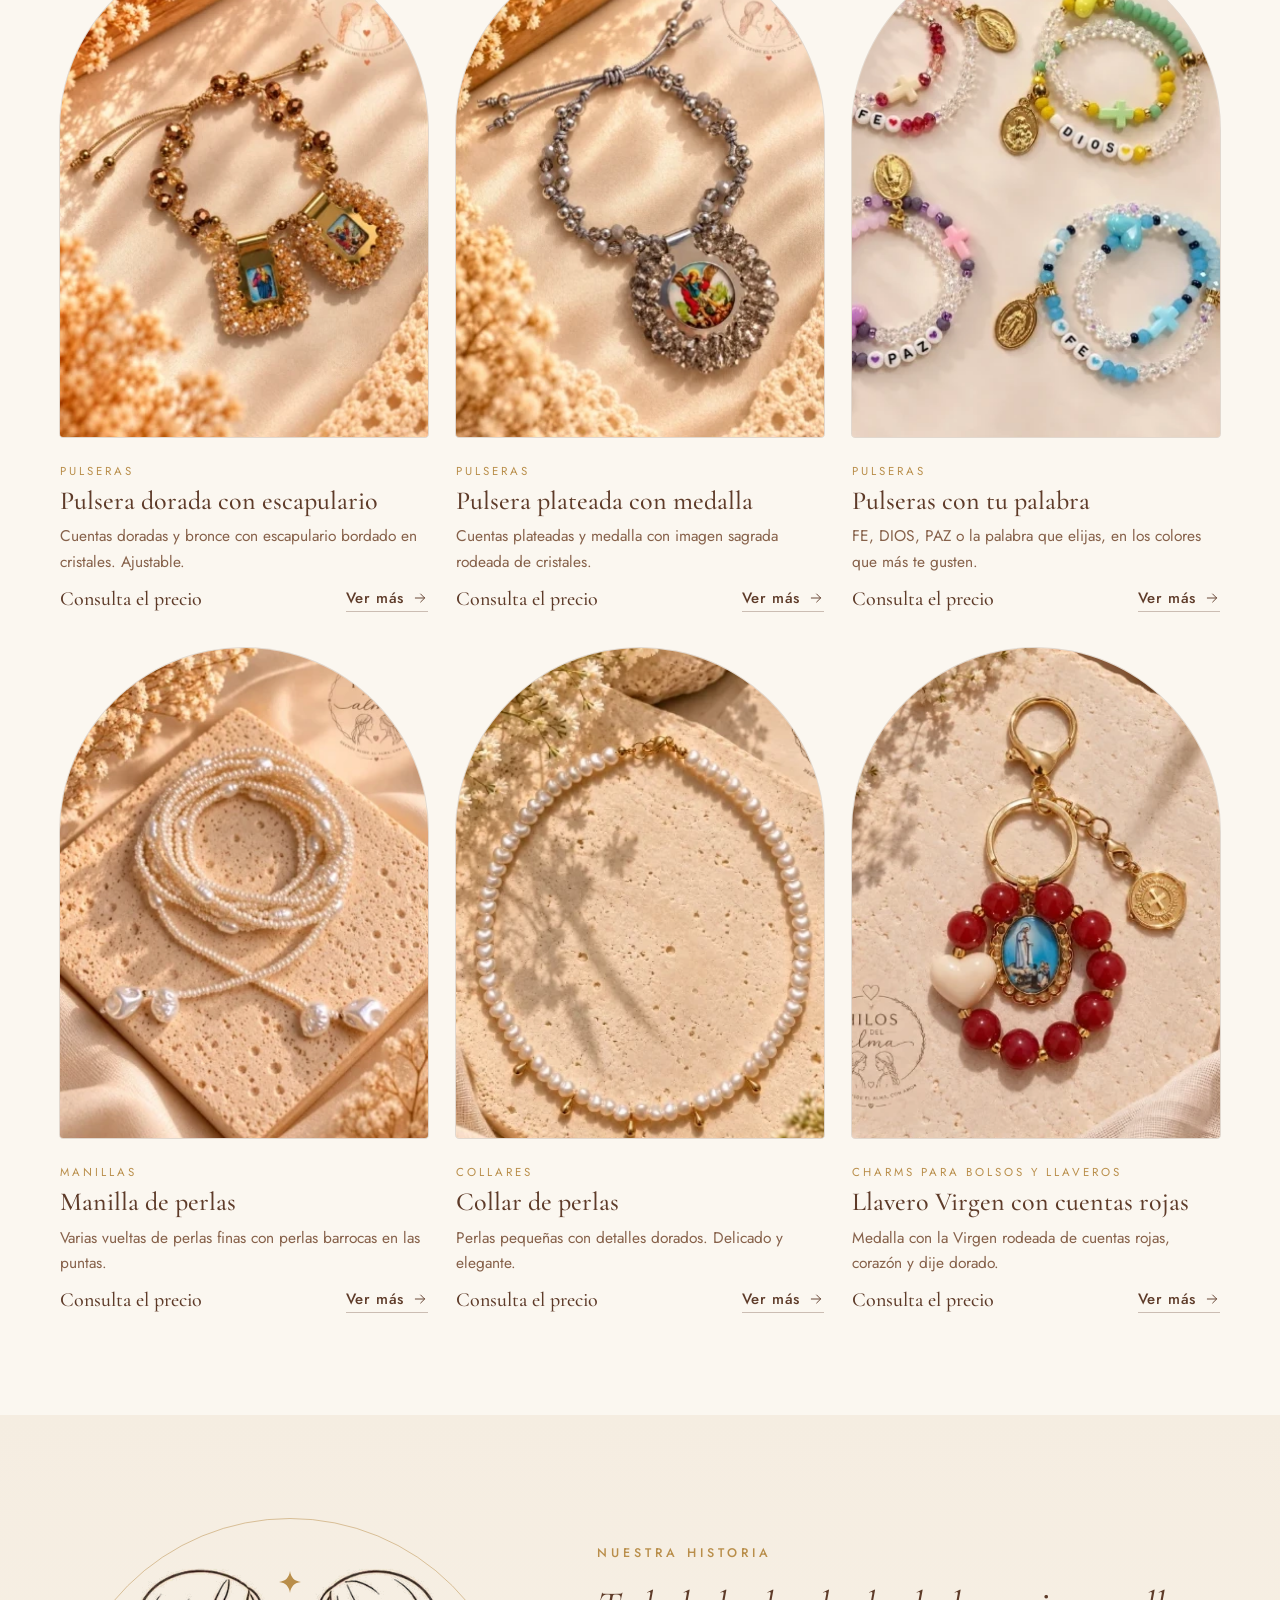
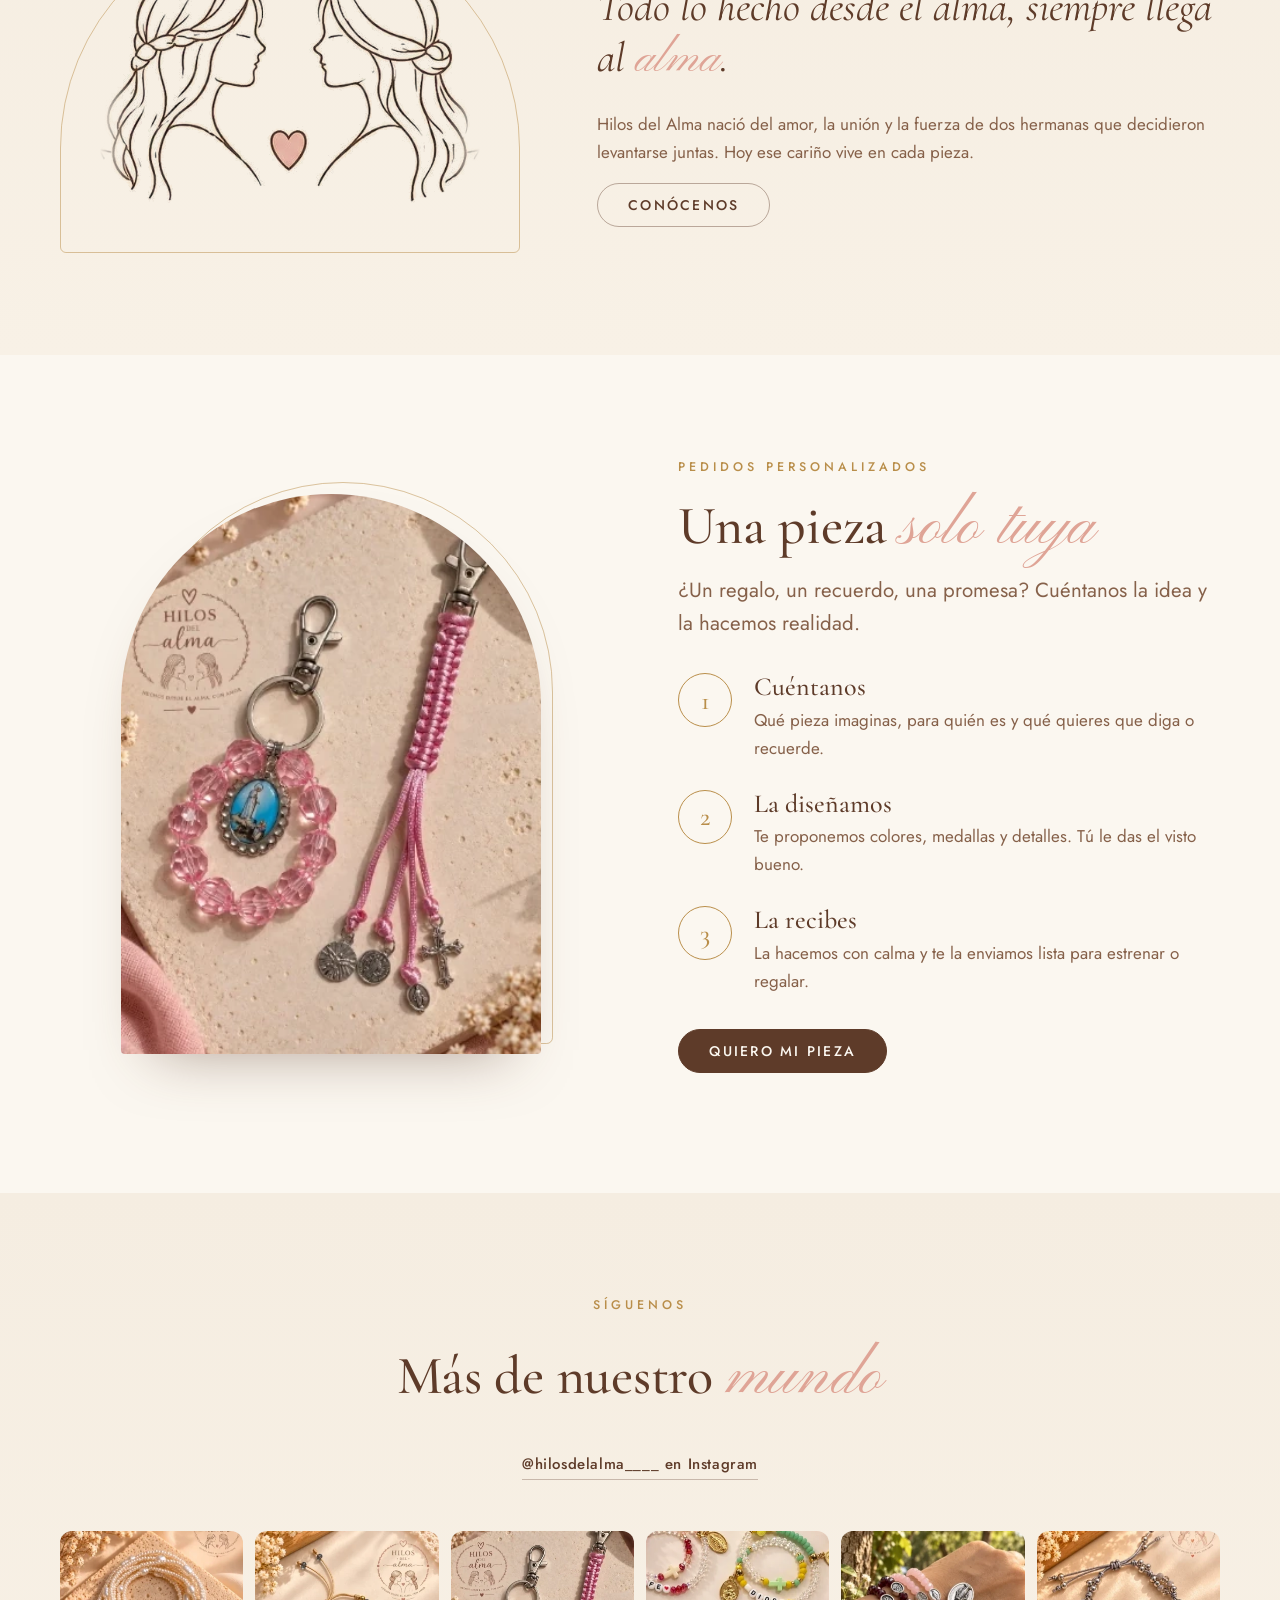
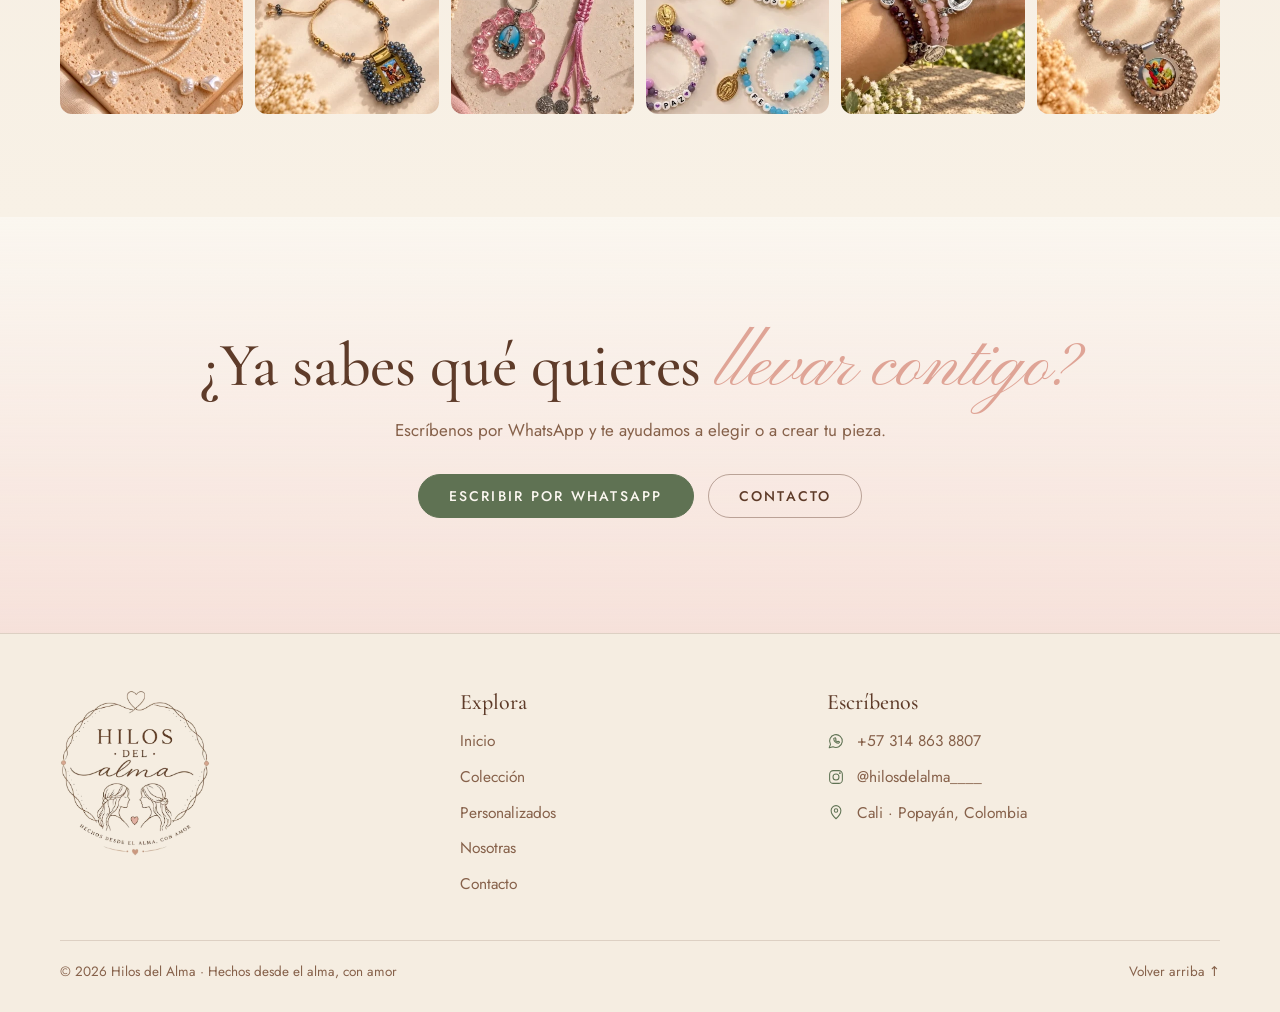
==== commit 468f1bcc: "Panel de administración con Supabase: piezas, categorías y medallas, y nuevas categorías del cliente" ====
--- a/index.html
+++ b/index.html
@@ -115,6 +115,17 @@
     </div>
   </section>
 
+  <section class="section" data-medallas>
+    <div class="wrap">
+      <div class="head head--center">
+        <p class="eyebrow">El empaque</p>
+        <h2 class="h2">Cada medalla tiene un <em>significado</em></h2>
+        <p class="muted" style="margin-top:14px">Tu pieza llega en un empaque pensado como una experiencia, con el significado de su medalla.</p>
+      </div>
+      <div class="medals" id="medallas"></div>
+    </div>
+  </section>
+
   <section class="section section--paper">
     <div class="wrap">
       <div class="head head--center">
@@ -140,6 +151,8 @@
 
 <script src="assets/js/data.js"></script>
 <script src="assets/js/art.js"></script>
+<script src="assets/js/config.js"></script>
+<script src="assets/js/catalogo.js"></script>
 <script src="assets/js/layout.js"></script>
 <script src="assets/js/app.js"></script>
 </body>
--- a/assets/css/styles.css
+++ b/assets/css/styles.css
@@ -297,3 +297,46 @@
   .site-footer__grid { grid-template-columns: 1fr; }
   .head { align-items: flex-start; }
 }
+
+/* ---------- Catálogo: tarjetas, ficha y medallas ---------- */
+button.piece__img { display: block; width: 100%; padding: 0; border: 0; cursor: pointer; font: inherit; }
+.piece__ph { display: grid; place-items: center; width: 100%; height: 100%; padding: 22%; background: linear-gradient(180deg, var(--rose-soft), #fbefe9); }
+.badge { position: absolute; top: 14px; left: 50%; transform: translateX(-50%); background: rgba(251, 247, 240, .92); color: var(--brown); font: 500 11px var(--sans); letter-spacing: .2em; text-transform: uppercase; padding: 6px 14px; border-radius: 999px; }
+.badge--n { top: auto; bottom: 14px; background: rgba(94, 59, 41, .78); color: var(--cream); letter-spacing: .12em; }
+.piece__foot { display: flex; align-items: center; justify-content: space-between; gap: 12px; flex-wrap: wrap; }
+.piece__price { font: 500 20px var(--serif); color: var(--brown); }
+.search { max-width: 420px; margin: 0 auto 18px; }
+.search input { width: 100%; font: 400 16px var(--sans); color: var(--ink); background: rgba(255, 255, 255, .6); border: 1px solid var(--line); border-radius: 999px; padding: 13px 22px; text-align: center; }
+.search input:focus { outline: none; border-color: var(--sage); box-shadow: 0 0 0 4px rgba(138, 154, 124, .2); }
+
+.dlg { border: 0; padding: 0; background: var(--cream); border-radius: 26px; width: min(900px, calc(100% - 28px)); max-height: calc(100dvh - 28px); overflow: auto; color: var(--ink); box-shadow: 0 40px 90px -30px rgba(60, 38, 26, .55); }
+.dlg::backdrop { background: rgba(70, 46, 32, .5); backdrop-filter: blur(3px); }
+.dlg__x { position: absolute; top: 14px; right: 14px; z-index: 2; width: 40px; height: 40px; border-radius: 50%; border: 1px solid var(--line); background: rgba(251, 247, 240, .9); color: var(--brown); font-size: 16px; cursor: pointer; }
+.dlg__grid { display: grid; grid-template-columns: 1fr 1.05fr; gap: clamp(20px, 4vw, 44px); padding: clamp(18px, 3vw, 34px); }
+.dlg__main { aspect-ratio: 3 / 4; background: var(--sand); box-shadow: 0 0 0 1px var(--line); }
+.dlg__main img { width: 100%; height: 100%; object-fit: cover; }
+.dlg__thumbs { display: flex; gap: 8px; margin-top: 12px; flex-wrap: wrap; }
+.dlg__thumbs button { width: 58px; height: 58px; padding: 0; border: 1px solid var(--line); border-radius: 12px; overflow: hidden; background: none; cursor: pointer; opacity: .65; }
+.dlg__thumbs button.is-on { opacity: 1; border-color: var(--gold); }
+.dlg__thumbs img { width: 100%; height: 100%; object-fit: cover; }
+.dlg__info { display: flex; flex-direction: column; align-items: flex-start; gap: 12px; padding-top: 10px; }
+.dlg__info h2 { font-size: clamp(30px, 3.4vw, 42px); }
+.dlg__info p { margin: 0; color: var(--brown-2); }
+.dlg__price { font: 500 26px var(--serif); color: var(--brown); }
+.dlg__price i { font: 400 14px var(--sans); letter-spacing: .14em; text-transform: uppercase; color: var(--rose); }
+.dlg__sig { border-left: 2px solid var(--gold); padding: 4px 0 4px 16px; background: linear-gradient(90deg, rgba(185, 142, 74, .08), transparent); }
+.dlg__sig small { display: block; font-size: 11.5px; letter-spacing: .26em; text-transform: uppercase; color: var(--gold); margin-bottom: 4px; }
+.dlg__info .btn { margin-top: 8px; }
+
+.medals { display: grid; grid-template-columns: repeat(auto-fit, minmax(210px, 1fr)); gap: 28px 22px; }
+.medal { text-align: center; padding: 8px; }
+.medal__img { width: 132px; height: 132px; margin: 0 auto 16px; border-radius: 50%; overflow: hidden; background: var(--sand); box-shadow: 0 0 0 1px var(--gold), 0 0 0 7px var(--cream), 0 0 0 8px var(--line); display: grid; place-items: center; }
+.medal__img img { width: 100%; height: 100%; object-fit: cover; }
+.medal__img--ph .sparkle { width: 34px; height: 34px; }
+.medal h3 { font-size: 24px; margin-bottom: 6px; }
+.medal p { font-size: 15.5px; color: var(--brown-2); margin: 0; }
+
+@media (max-width: 760px) {
+  .dlg__grid { grid-template-columns: 1fr; }
+  .dlg__main { aspect-ratio: 1 / 1; border-radius: 999px 999px var(--r) var(--r); }
+}
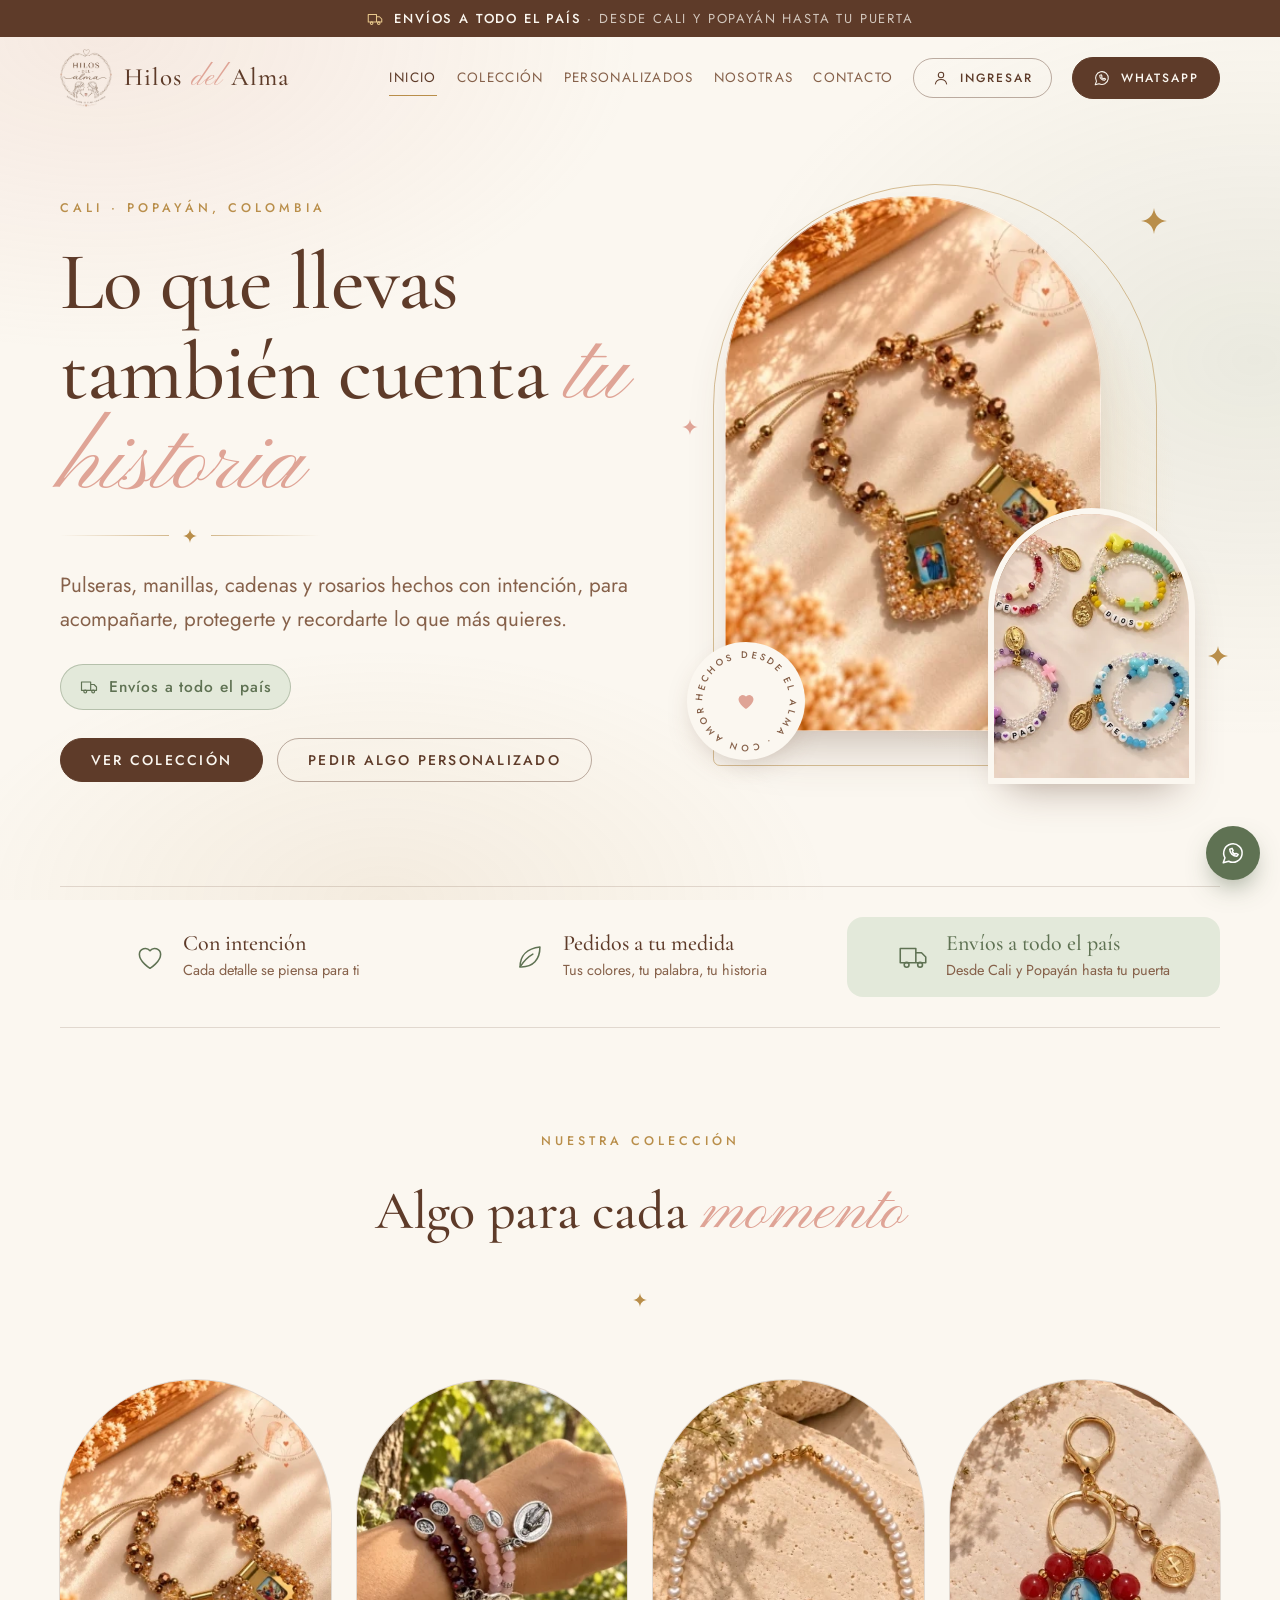
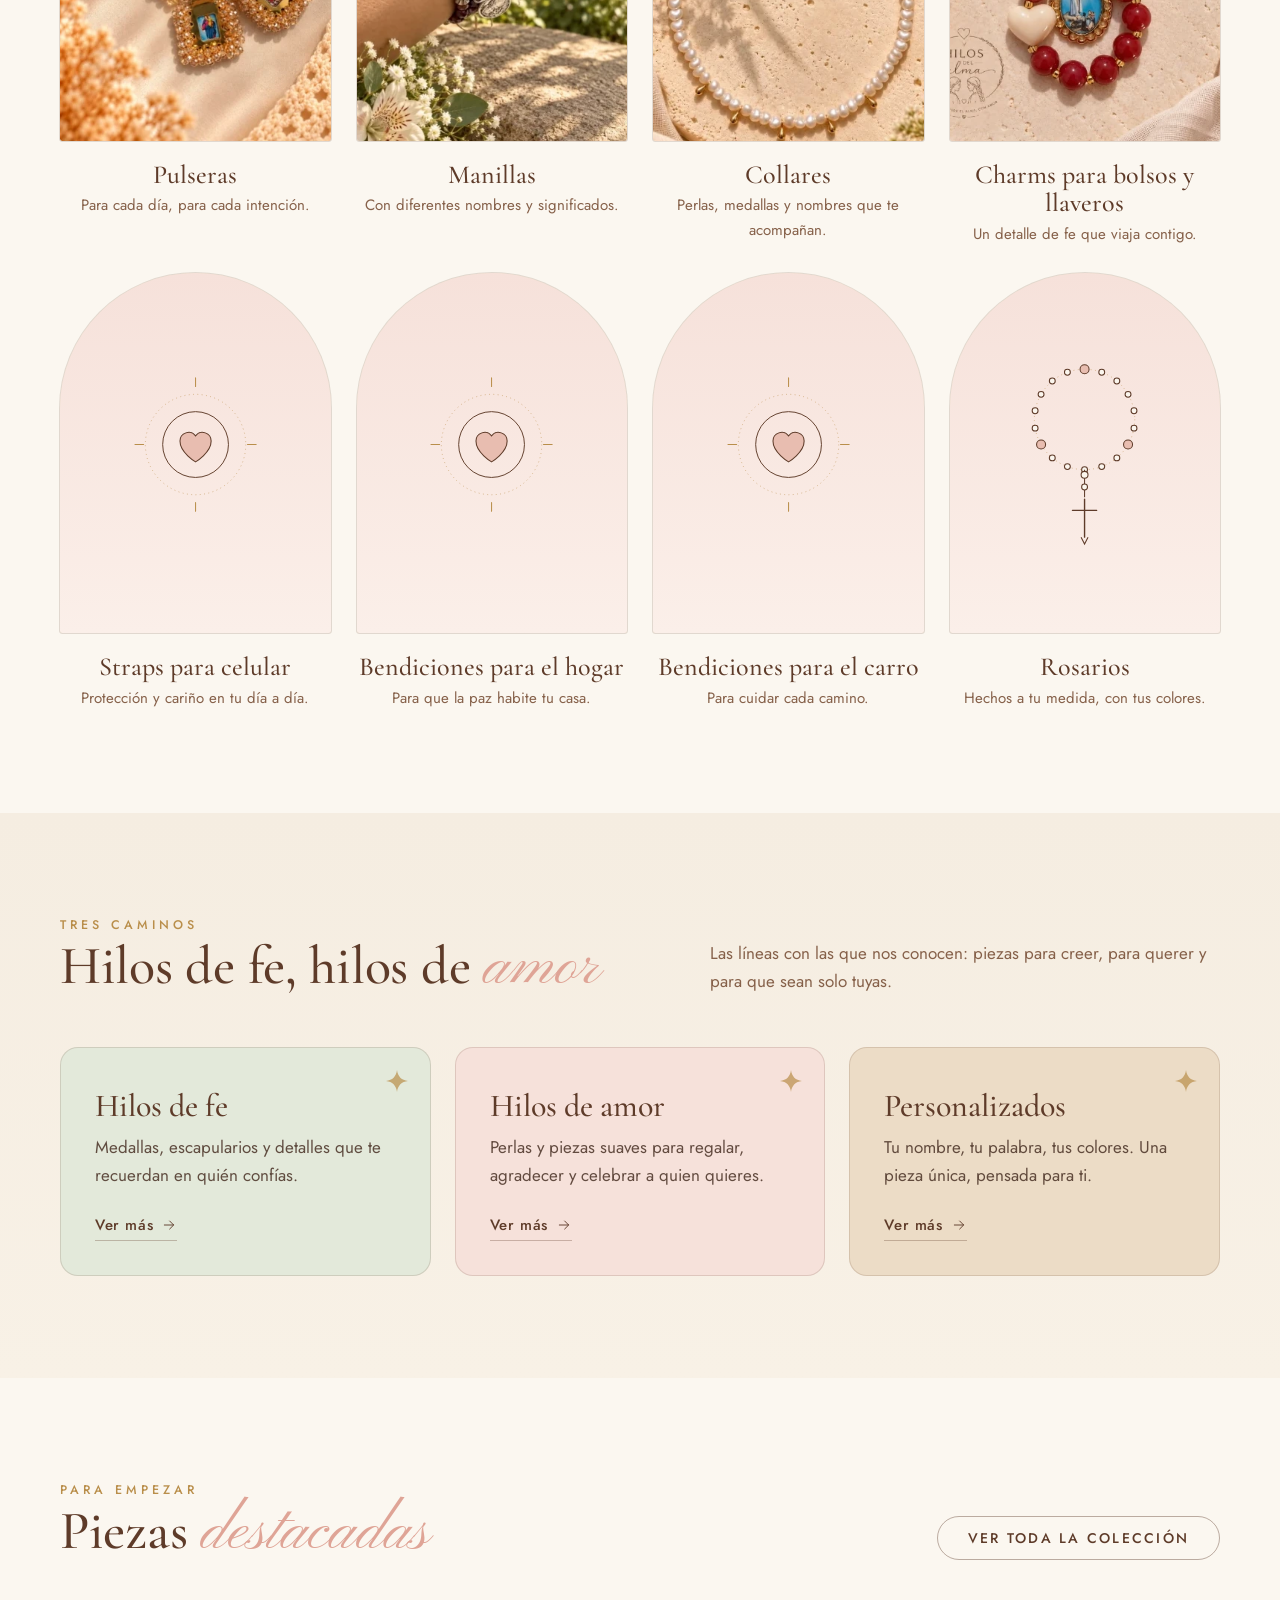
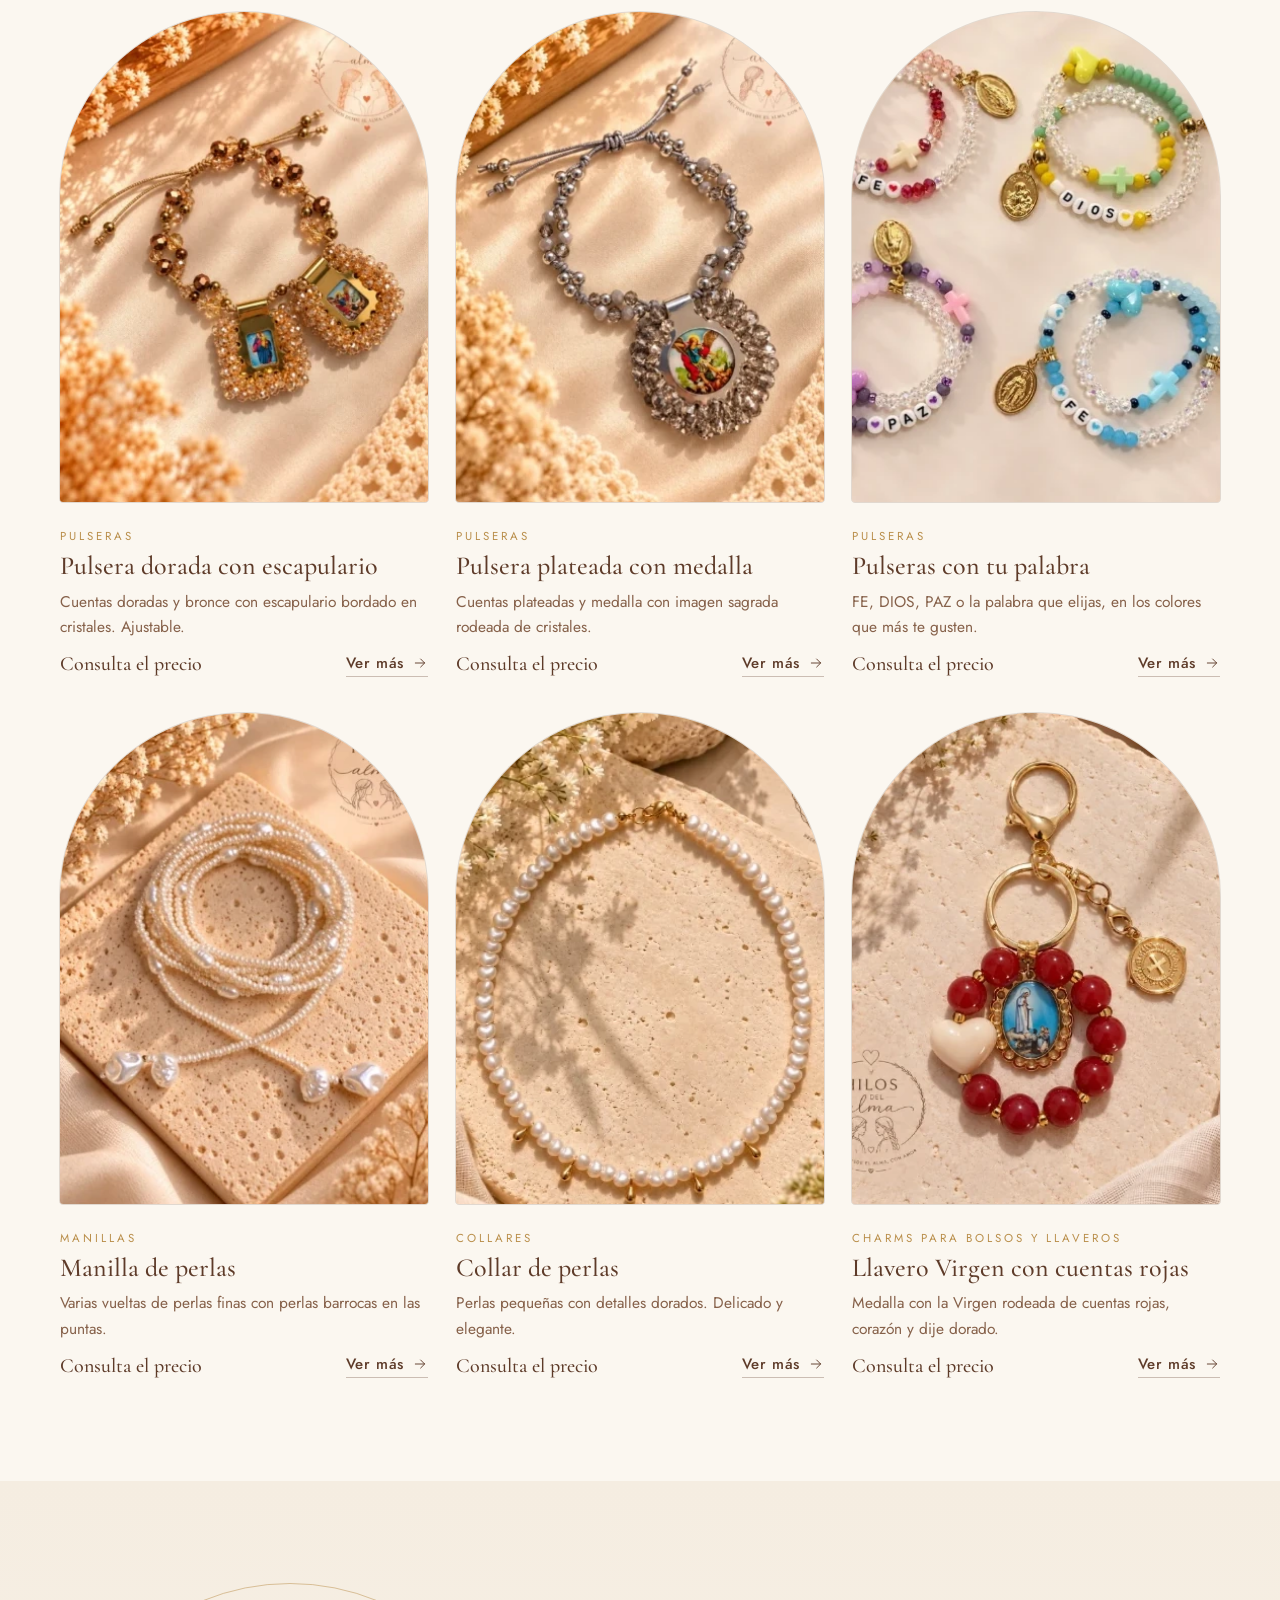
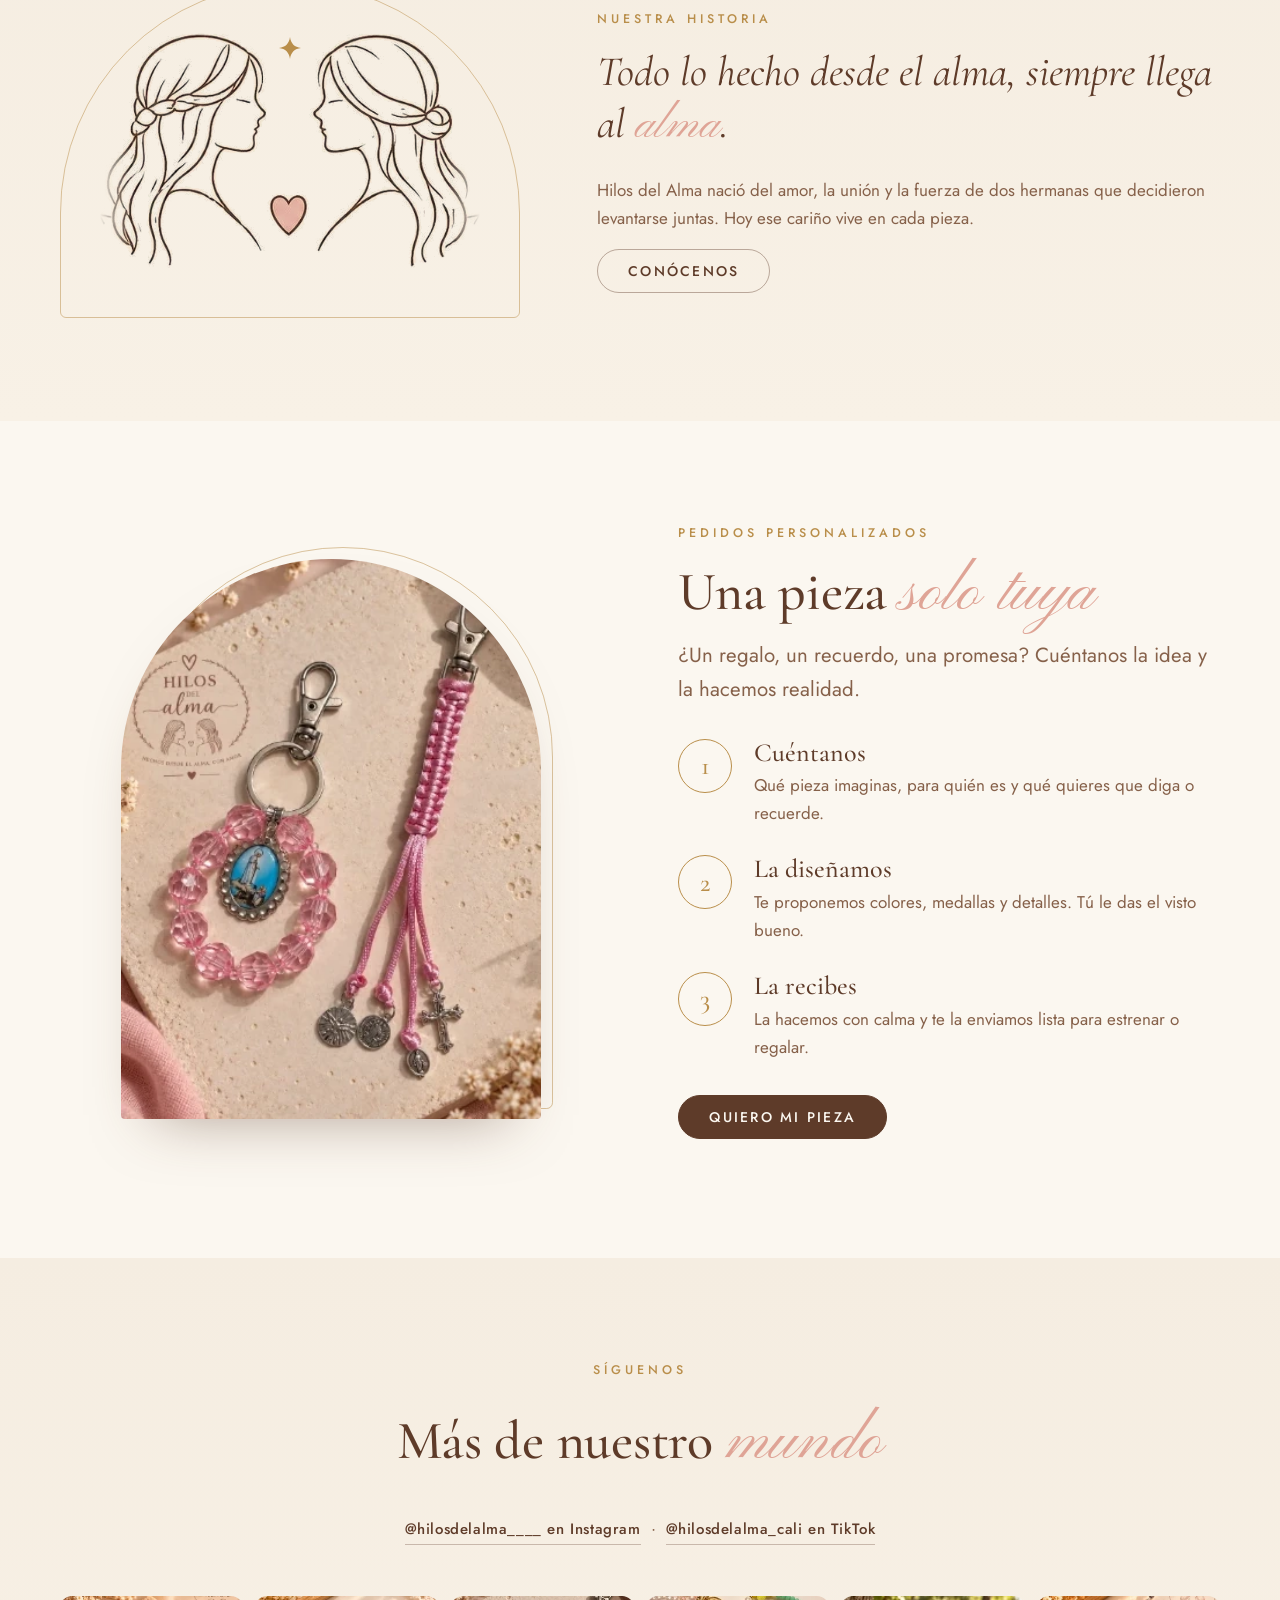
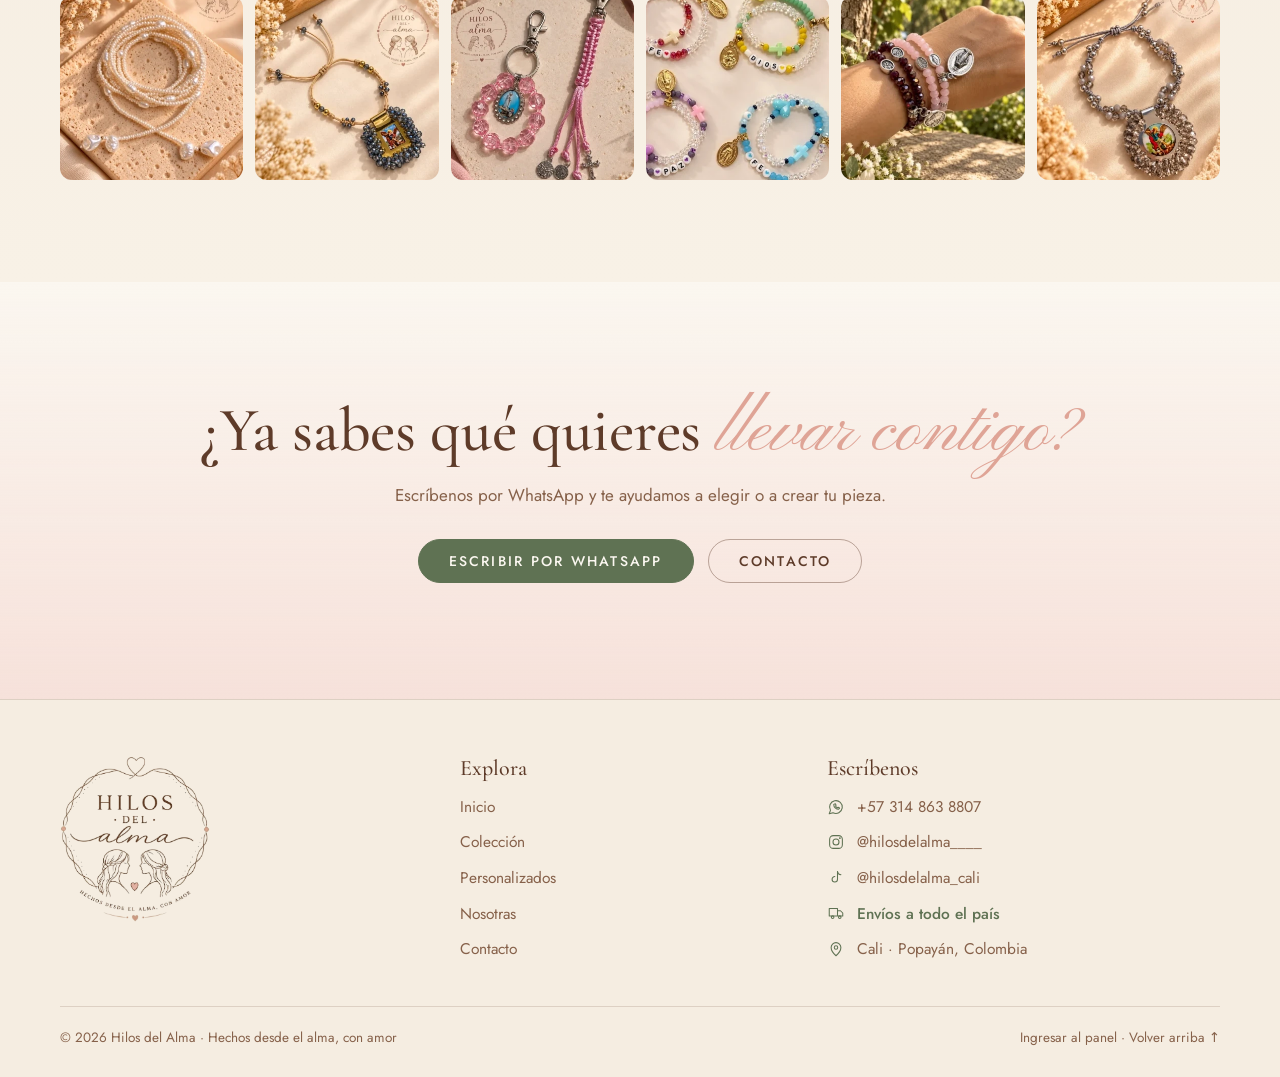
==== commit 4b360424: "Precio con puntos de mil, fotos arrastrables en el panel, envíos a todo el país destacados y TikTok" ====
--- a/index.html
+++ b/index.html
@@ -25,6 +25,7 @@
         <h1 class="h1">Lo que llevas también cuenta <em>tu historia</em></h1>
         <div class="orn"><svg class="sparkle" viewBox="0 0 24 24"><path d="M12 0C12.8 7 17 11.2 24 12 17 12.8 12.8 17 12 24 11.2 17 7 12.8 0 12 7 11.2 11.2 7 12 0z" fill="currentColor"/></svg></div>
         <p class="lead hero__lead">Pulseras, manillas, cadenas y rosarios hechos con intención, para acompañarte, protegerte y recordarte lo que más quieres.</p>
+        <p class="ship"><svg class="ico" width="20" height="20" viewBox="0 0 24 24" fill="none" stroke="currentColor" stroke-width="1.4" stroke-linecap="round" stroke-linejoin="round"><path d="M3 6h11v10H3zM14 9h4l3 3v4h-7"/><circle cx="7.5" cy="17.5" r="1.7"/><circle cx="17" cy="17.5" r="1.7"/></svg>Envíos a todo el país</p>
         <div class="hero__cta">
           <a class="btn" href="coleccion.html">Ver colección</a>
           <a class="btn btn--ghost" href="personalizados.html">Pedir algo personalizado</a>
@@ -50,7 +51,7 @@
     <div class="values">
       <div class="value reveal"><svg class="ico" width="34" height="34" viewBox="0 0 24 24" fill="none" stroke="currentColor" stroke-width="1.1" stroke-linecap="round" stroke-linejoin="round"><path d="M12 20s-7.5-4.6-7.5-10A4.2 4.2 0 0 1 12 7.6 4.2 4.2 0 0 1 19.5 10c0 5.4-7.5 10-7.5 10z"/></svg><div><b>Con intención</b><span>Cada detalle se piensa para ti</span></div></div>
       <div class="value reveal"><svg class="ico" width="34" height="34" viewBox="0 0 24 24" fill="none" stroke="currentColor" stroke-width="1.1" stroke-linecap="round" stroke-linejoin="round"><path d="M5 19c0-8 5-13 14-14 0 9-5 14-13 14"/><path d="M5 19c2.5-4 5.5-7 9-9"/></svg><div><b>Pedidos a tu medida</b><span>Tus colores, tu palabra, tu historia</span></div></div>
-      <div class="value reveal"><svg class="ico" width="34" height="34" viewBox="0 0 24 24" fill="none" stroke="currentColor" stroke-width="1.1" stroke-linecap="round" stroke-linejoin="round"><path d="M3 6h11v10H3zM14 9h4l3 3v4h-7"/><circle cx="7.5" cy="17.5" r="1.7"/><circle cx="17" cy="17.5" r="1.7"/></svg><div><b>Llegan a ti</b><span>Hacemos envíos desde Cali y Popayán</span></div></div>
+      <div class="value value--hl reveal"><svg class="ico" width="34" height="34" viewBox="0 0 24 24" fill="none" stroke="currentColor" stroke-width="1.1" stroke-linecap="round" stroke-linejoin="round"><path d="M3 6h11v10H3zM14 9h4l3 3v4h-7"/><circle cx="7.5" cy="17.5" r="1.7"/><circle cx="17" cy="17.5" r="1.7"/></svg><div><b>Envíos a todo el país</b><span>Desde Cali y Popayán hasta tu puerta</span></div></div>
     </div>
   </div>
 
@@ -131,7 +132,7 @@
       <div class="head head--center">
         <p class="eyebrow">Síguenos</p>
         <h2 class="h2">Más de nuestro <em>mundo</em></h2>
-        <p class="muted" style="margin-top:14px"><a class="link" href="https://www.instagram.com/hilosdelalma____/" target="_blank" rel="noopener">@hilosdelalma____ en Instagram</a></p>
+        <p class="muted" style="margin-top:14px"><a class="link" href="https://www.instagram.com/hilosdelalma____/" target="_blank" rel="noopener">@hilosdelalma____ en Instagram</a> &nbsp;·&nbsp; <a class="link" href="https://www.tiktok.com/@hilosdelalma_cali" target="_blank" rel="noopener">@hilosdelalma_cali en TikTok</a></p>
       </div>
       <div class="ig" id="ig"></div>
     </div>
--- a/assets/css/styles.css
+++ b/assets/css/styles.css
@@ -74,13 +74,13 @@
 .site-header { position: sticky; top: 0; z-index: 50; transition: .4s var(--ease); }
 .site-header::before { content: ''; position: absolute; inset: 0; z-index: -1; opacity: 0; transition: opacity .4s var(--ease); background: rgba(251, 247, 240, .88); backdrop-filter: blur(14px); box-shadow: 0 1px 0 var(--line); }
 .site-header.is-stuck::before { opacity: 1; }
-.site-header__in { display: flex; align-items: center; justify-content: space-between; gap: 24px; padding: 12px 0; }
+.site-header__in { display: flex; align-items: center; justify-content: space-between; gap: 28px; padding: 12px 0; }
 .brand { display: flex; align-items: center; gap: 12px; }
 .brand img { height: 58px; width: auto; }
 .brand__name { font-family: var(--serif); font-size: 25px; font-weight: 500; color: var(--brown); letter-spacing: .04em; white-space: nowrap; }
 .brand__name i { font-family: var(--script); font-style: normal; font-size: 1.15em; color: var(--rose); padding: 0 2px; }
-.nav { display: flex; align-items: center; gap: 26px; }
-.nav a:not(.btn) { font-size: 14.5px; letter-spacing: .14em; text-transform: uppercase; color: var(--brown-2); position: relative; padding: 6px 0; transition: color .3s; }
+.nav { display: flex; align-items: center; gap: 20px; }
+.nav a:not(.btn) { font-size: 13.5px; letter-spacing: .1em; text-transform: uppercase; color: var(--brown-2); position: relative; padding: 6px 0; transition: color .3s; }
 .nav a:not(.btn)::after { content: ''; position: absolute; left: 50%; right: 50%; bottom: 0; height: 1px; background: var(--gold); transition: .35s var(--ease); }
 .nav a:not(.btn):hover, .nav a.is-active { color: var(--brown); }
 .nav a:not(.btn):hover::after, .nav a.is-active::after { left: 0; right: 0; }
@@ -259,7 +259,7 @@
 }
 
 /* ---------- Responsive ---------- */
-@media (max-width: 1100px) {
+@media (max-width: 1180px) {
   .burger { display: block; }
   .nav { position: fixed; inset: 0 0 0 auto; width: min(340px, 86vw); background: var(--cream); flex-direction: column; align-items: flex-start; justify-content: center; gap: 22px; padding: 40px 36px; transform: translateX(100%); transition: transform .5s var(--ease); box-shadow: -30px 0 60px -30px rgba(94, 59, 41, .35); }
   .nav.is-open { transform: none; }
@@ -340,3 +340,26 @@
   .dlg__grid { grid-template-columns: 1fr; }
   .dlg__main { aspect-ratio: 1 / 1; border-radius: 999px 999px var(--r) var(--r); }
 }
+
+.nav__login { padding: 10px 18px; }
+.site-footer__bar a:hover { color: var(--brown); text-decoration: underline; text-underline-offset: 4px; }
+
+.nav__login, .nav__cta { white-space: nowrap; }
+
+/* ---------- Envíos y redes ---------- */
+.topbar { background: var(--brown); color: var(--cream); font-size: 13px; letter-spacing: .14em; text-transform: uppercase; }
+.topbar .wrap { display: flex; align-items: center; justify-content: center; gap: 10px; padding: 8px 0; text-align: center; }
+.topbar b { font-weight: 500; }
+.topbar i { font-style: normal; opacity: .75; }
+.topbar .ico { color: #e9c98d; }
+.ship { display: inline-flex; align-items: center; gap: 10px; margin: -8px 0 28px; padding: 9px 18px; border-radius: 999px; background: var(--sage-soft); border: 1px solid rgba(95, 114, 83, .35); color: var(--sage-deep); font-weight: 500; letter-spacing: .06em; font-size: 15.5px; }
+.value--hl b, .value--hl .ico { color: var(--sage-deep); }
+.value--hl { background: var(--sage-soft); border-radius: 16px; padding: 14px 18px; justify-content: center; }
+.ccard--hl { background: var(--sage-soft); border-color: rgba(95, 114, 83, .4); }
+.dlg__ship { display: inline-flex !important; align-items: center; gap: 8px; color: var(--sage-deep) !important; font-weight: 500; }
+.flist li b { font-weight: 500; color: var(--sage-deep); }
+@media (max-width: 620px) {
+  .topbar { font-size: 11.5px; letter-spacing: .1em; }
+  .topbar i { display: none; }
+  .ship { font-size: 14.5px; }
+}
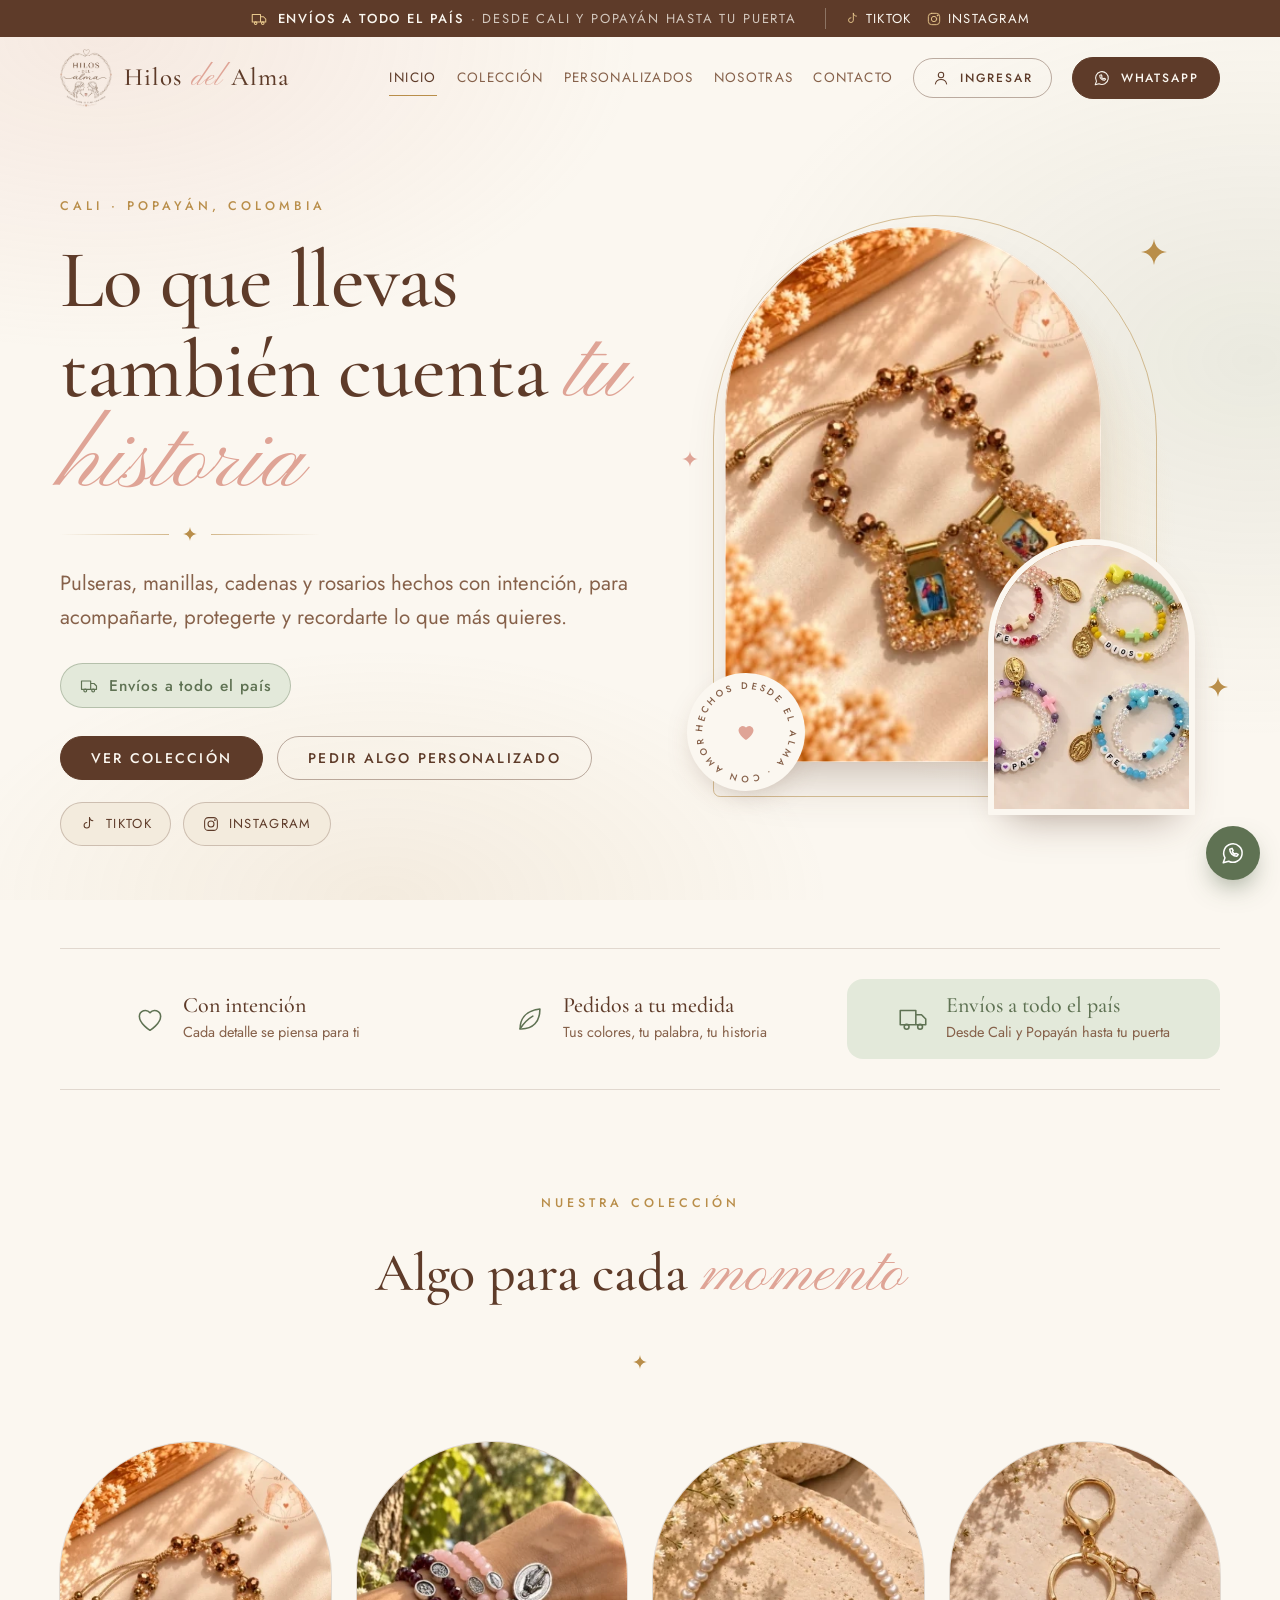
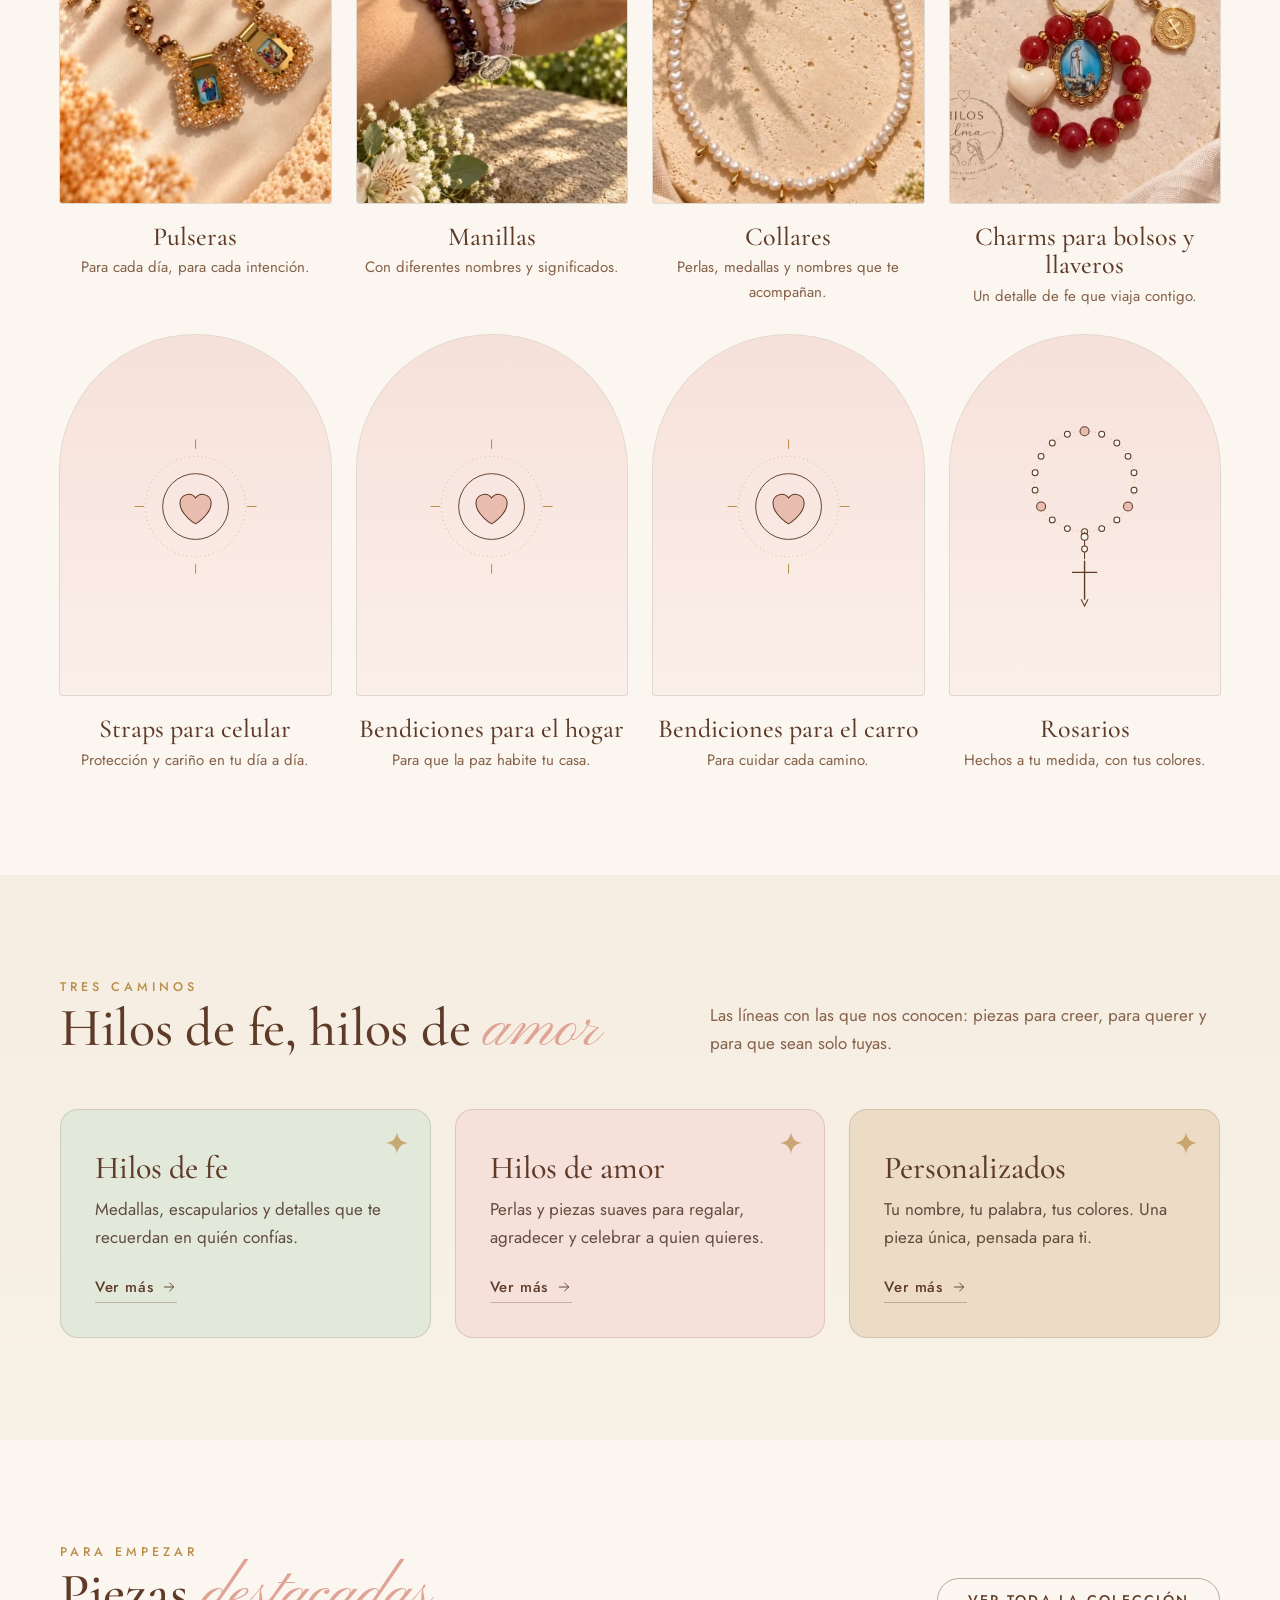
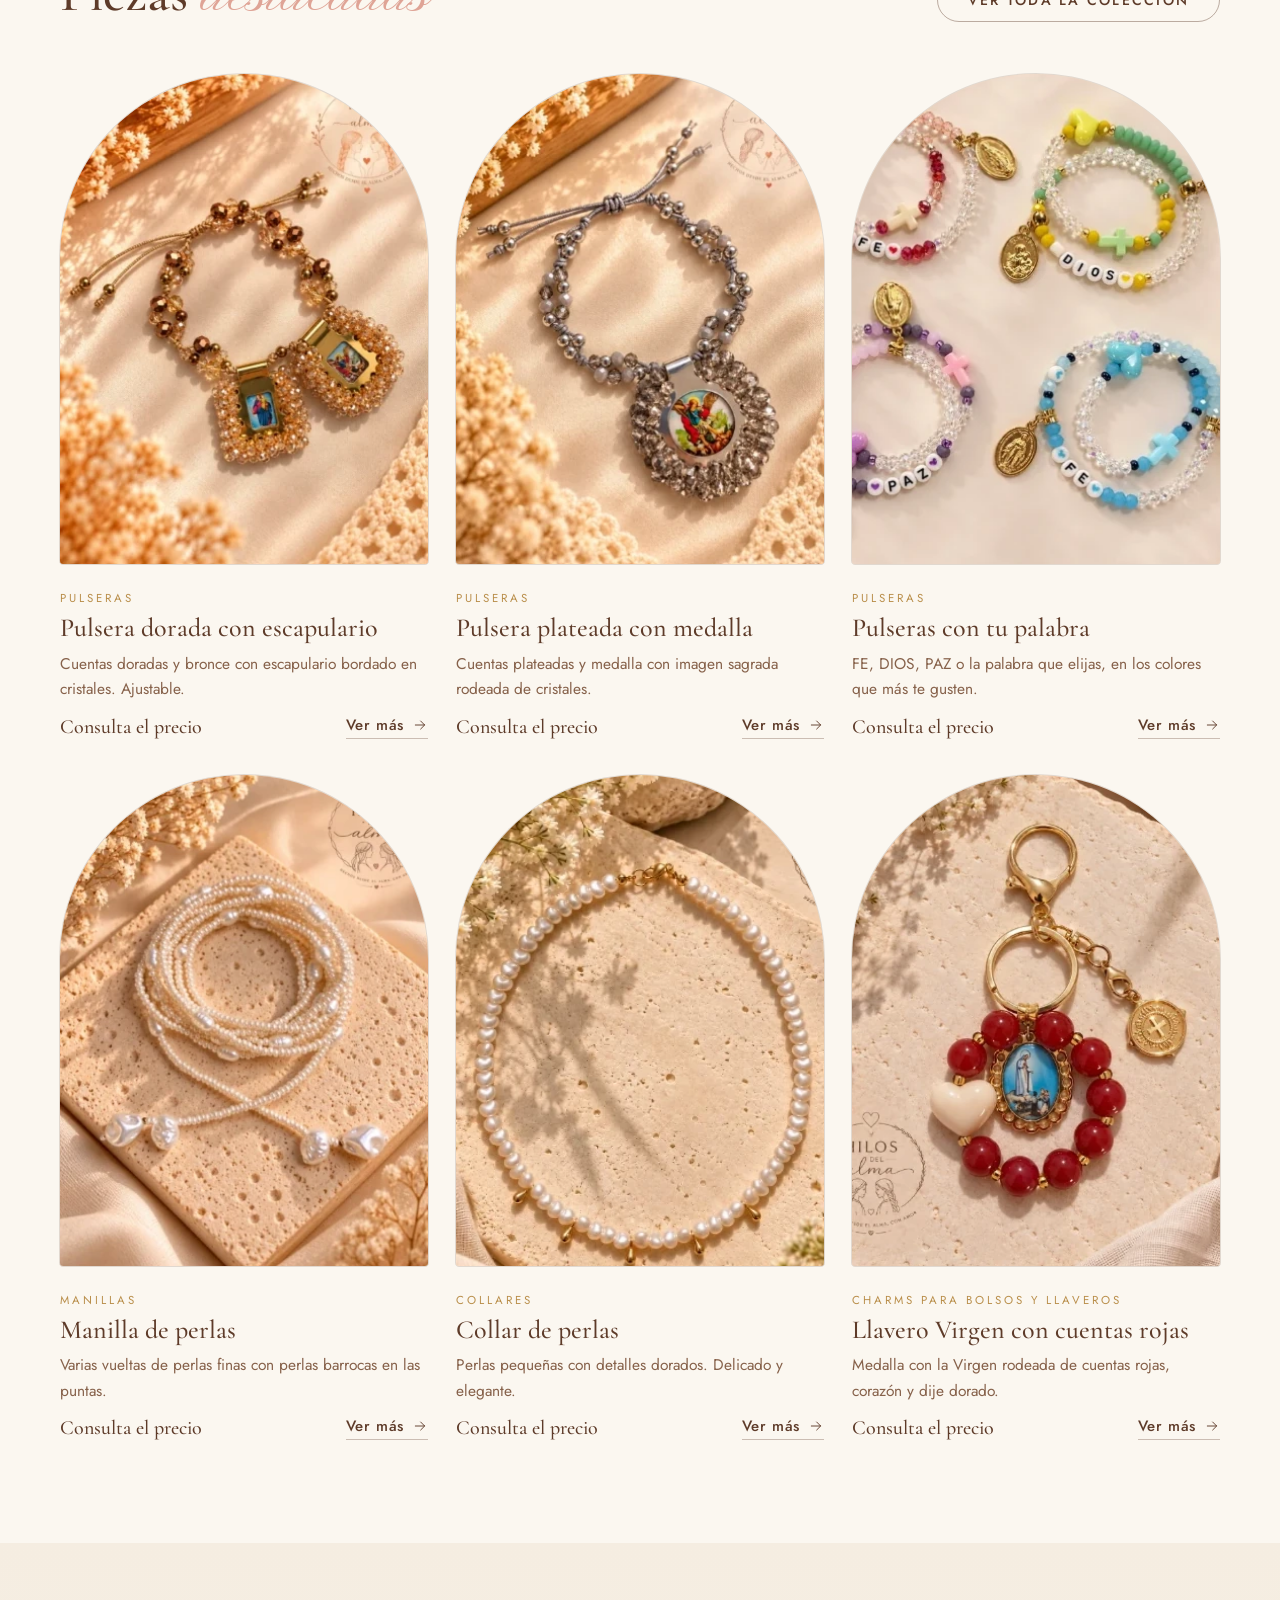
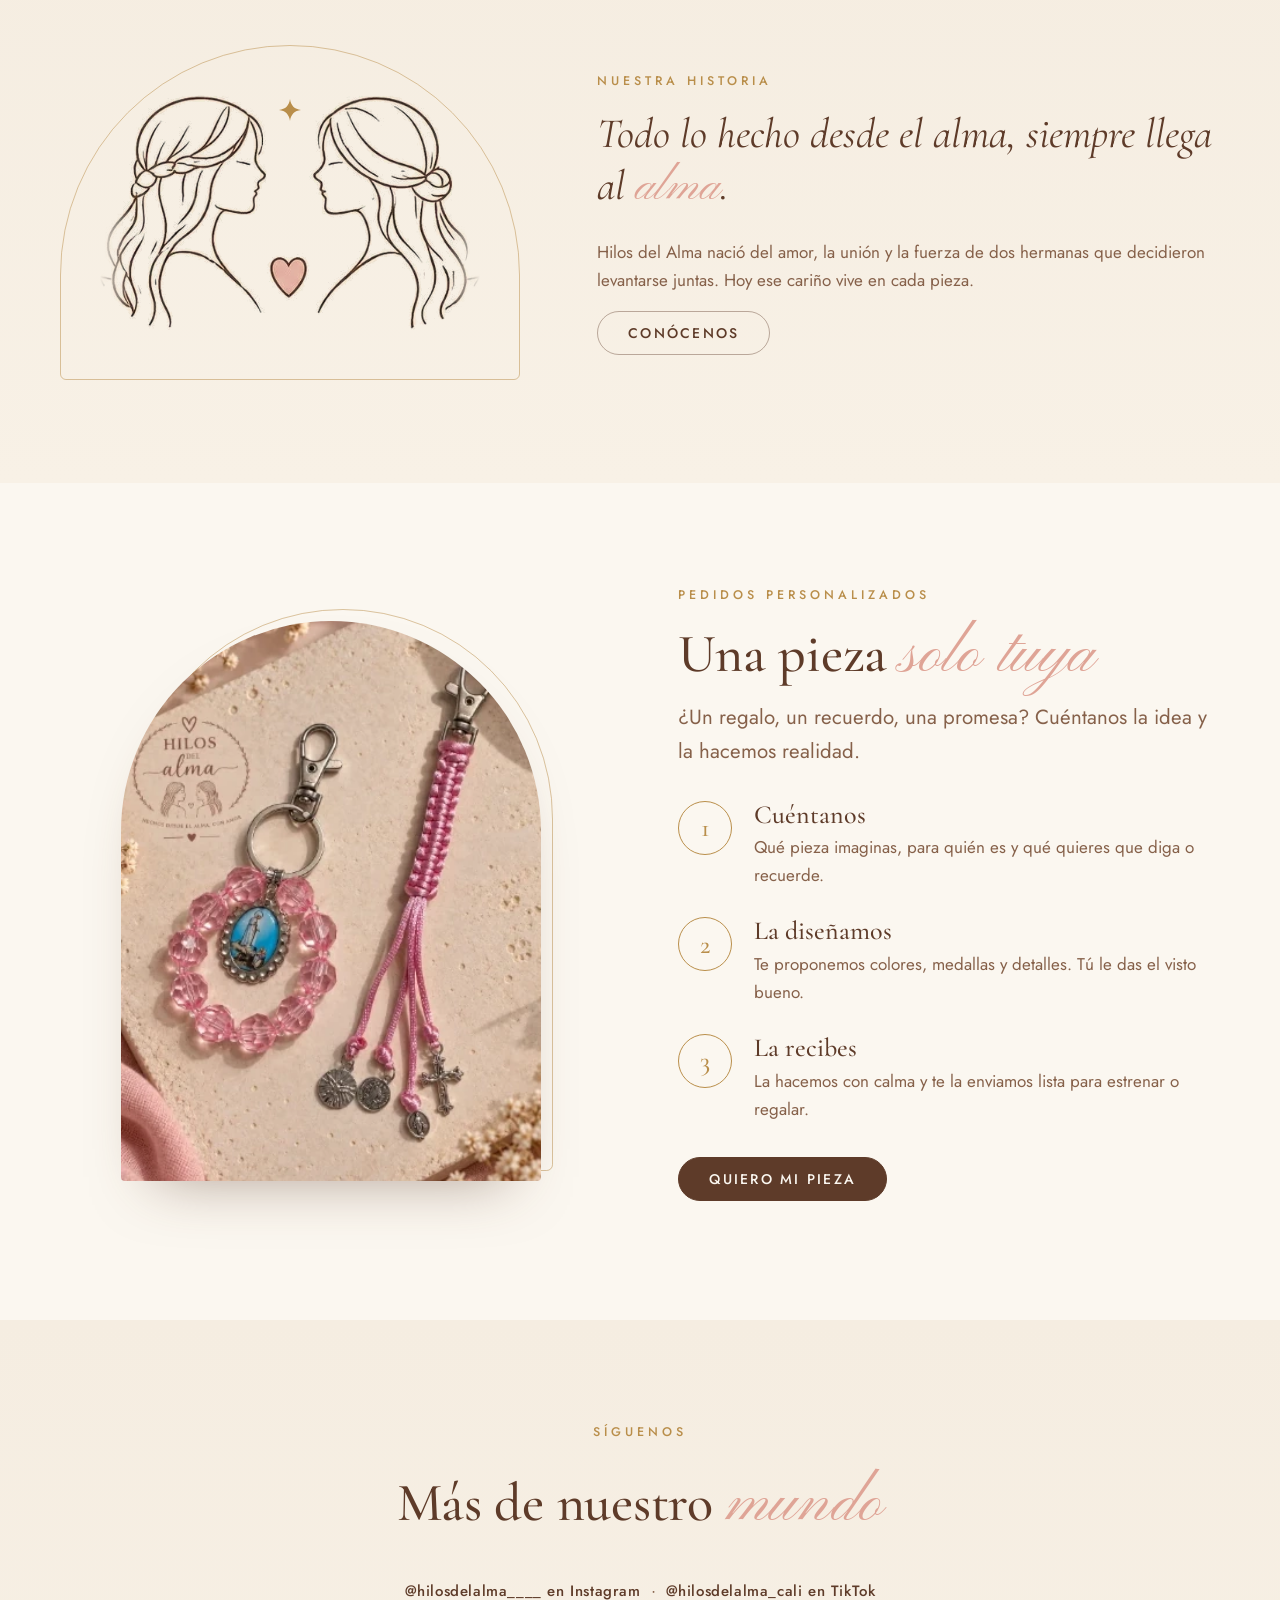
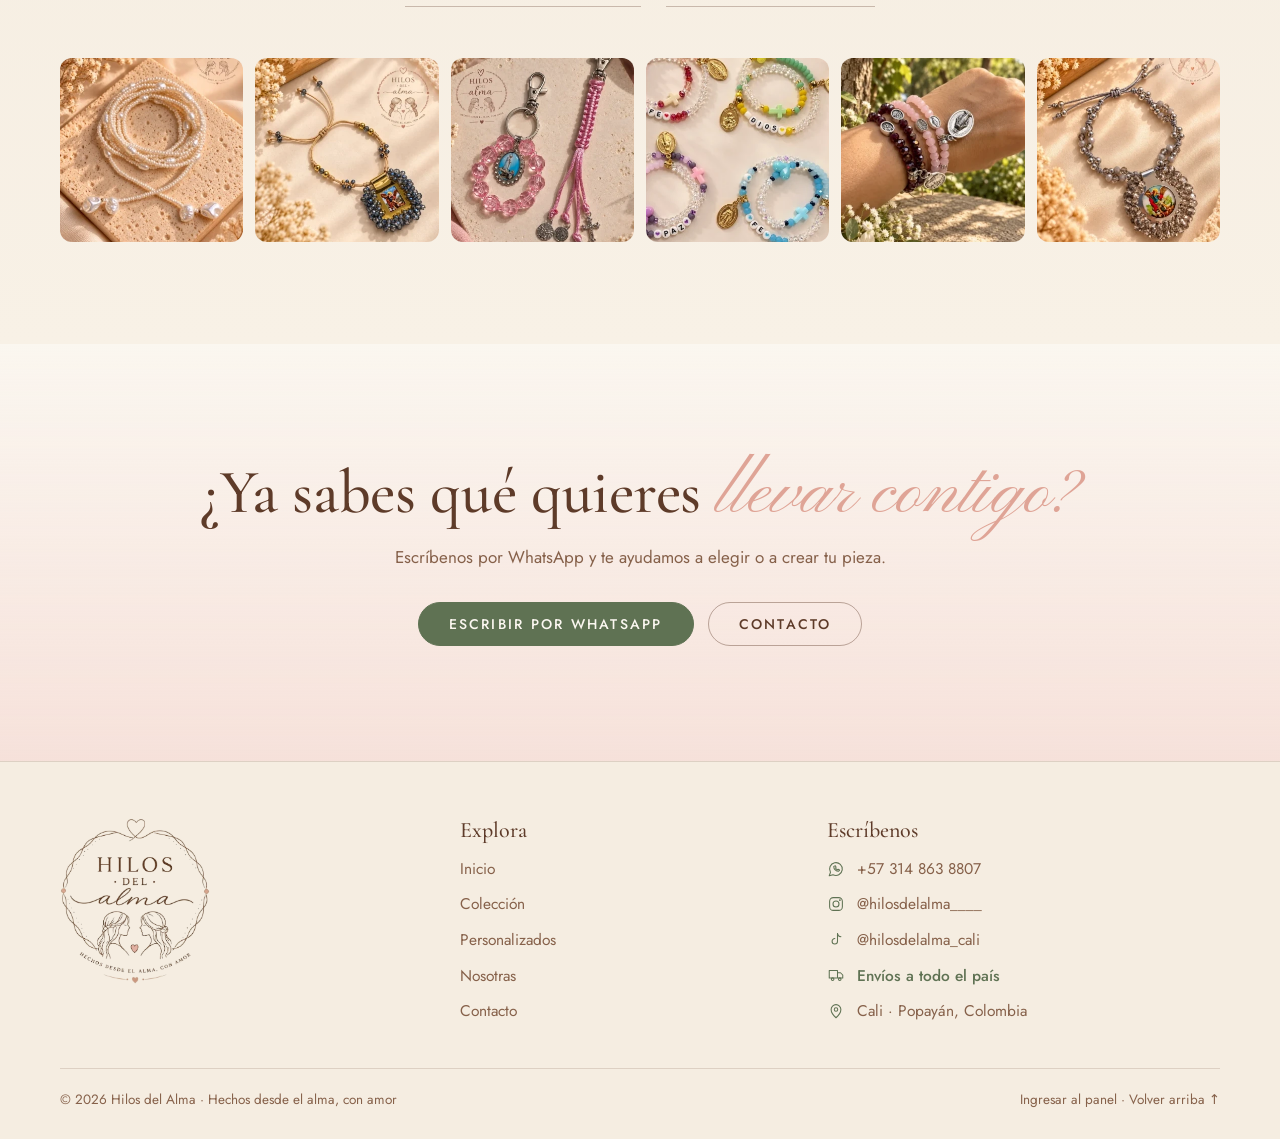
==== commit 5b7fc986: "Botones de TikTok e Instagram en la barra superior y en la portada" ====
--- a/index.html
+++ b/index.html
@@ -30,6 +30,7 @@
           <a class="btn" href="coleccion.html">Ver colección</a>
           <a class="btn btn--ghost" href="personalizados.html">Pedir algo personalizado</a>
         </div>
+        <div class="hero__social" id="heroSocial"></div>
       </div>
       <div class="hero__art">
         <div class="hero__glow"></div>
@@ -156,5 +157,8 @@
 <script src="assets/js/catalogo.js"></script>
 <script src="assets/js/layout.js"></script>
 <script src="assets/js/app.js"></script>
+<script>document.getElementById('heroSocial').innerHTML =
+  '<a class="chip-social" href="https://www.tiktok.com/@' + SITE.tiktok + '" target="_blank" rel="noopener">' + Art.icon('tiktok', 18) + 'TikTok</a>' +
+  '<a class="chip-social" href="https://www.instagram.com/' + SITE.instagram + '/" target="_blank" rel="noopener">' + Art.icon('insta', 18) + 'Instagram</a>';</script>
 </body>
 </html>
--- a/assets/css/styles.css
+++ b/assets/css/styles.css
@@ -363,3 +363,12 @@
   .topbar i { display: none; }
   .ship { font-size: 14.5px; }
 }
+
+/* Redes en la portada y en la barra superior */
+.hero__social { display: flex; flex-wrap: wrap; gap: 12px; margin-top: 22px; }
+.chip-social { display: inline-flex; align-items: center; gap: 9px; padding: 10px 18px; border-radius: 999px; background: var(--cream-2, #f3ebdd); border: 1px solid rgba(94, 59, 41, .25); color: var(--brown); font-size: 13px; letter-spacing: .1em; text-transform: uppercase; transition: background .25s, color .25s; }
+.chip-social:hover { background: var(--brown); color: var(--cream); }
+.topbar__social { display: flex; gap: 14px; margin-left: 18px; padding-left: 18px; border-left: 1px solid rgba(251, 247, 240, .3); }
+.topbar__social a { display: inline-flex; align-items: center; gap: 6px; color: var(--cream); letter-spacing: .1em; }
+.topbar__social a:hover { color: #e9c98d; }
+@media (max-width: 620px) { .topbar__social { margin-left: 10px; padding-left: 10px; } .topbar__social span { display: none; } }
